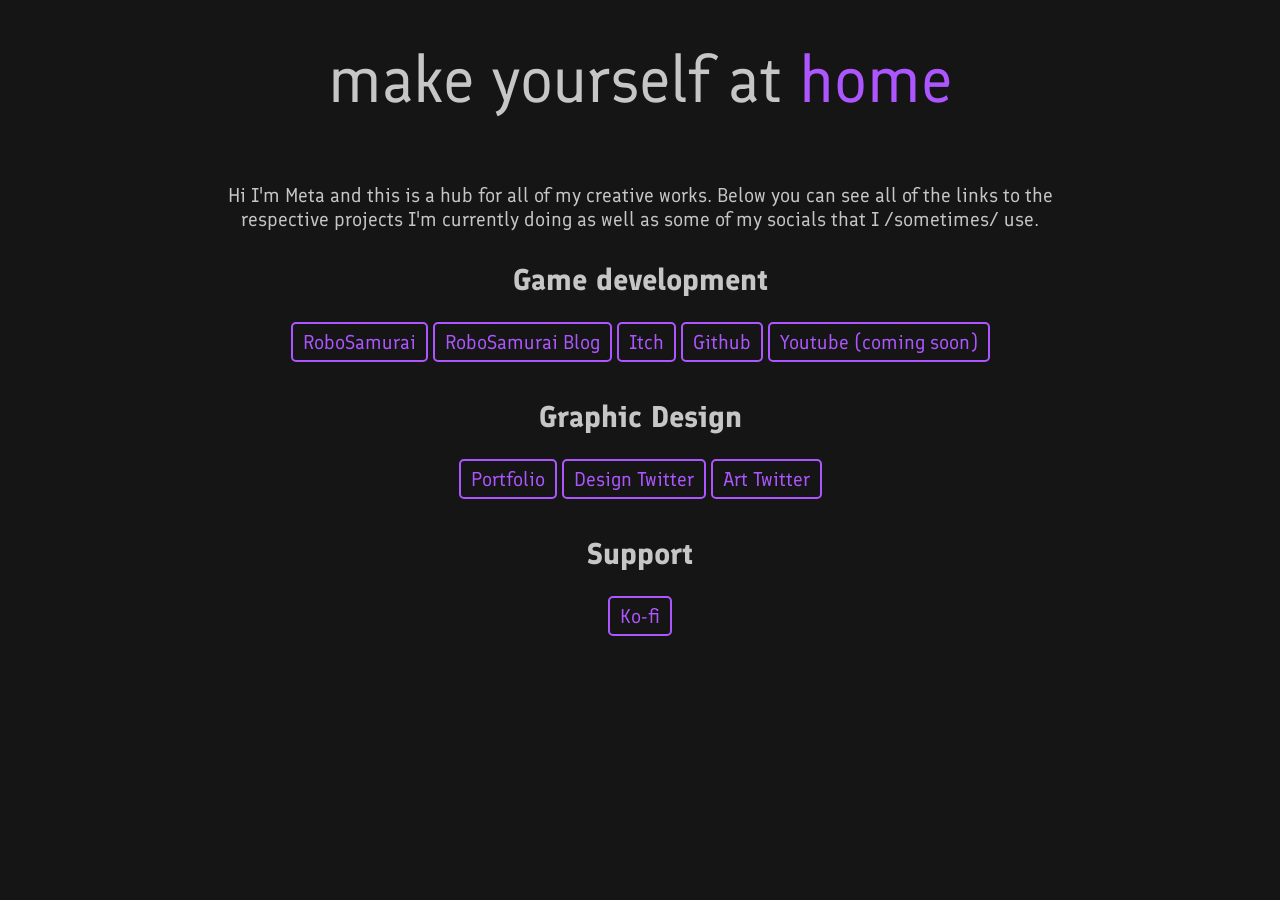
==== index.html @ 79e755e4 "hhttps lmfao" ====
<!DOCTYPE html>
<html lang="en">
  <head>
    <meta charset="utf-8">
    <title>meta.hub</title>
    <link rel="stylesheet" href="style.css">
    <link href="https://fonts.googleapis.com/css2?family=Finlandica:wght@500&family=Roboto+Condensed:ital@0;1&display=swap" rel="stylesheet">   <body>
    <header>make yourself at <span class="purple">home</span></header>
    <main>
      Hi I'm Meta and this is a hub for all of my creative works.
      Below you can see all of the links to the respective projects I'm currently doing as well as some of my socials that I /sometimes/ use.

      <br>
      <h2>Game development</h2>
      <br>
      <a class="neon-button" href="https://metapikachu.itch.io/robosamurai" target="blank">RoboSamurai</a>
      <a class="neon-button" href="https://metapika.github.io/robosamurai_blog/" target="blank">RoboSamurai Blog</a>
      <a class="neon-button" href="https://metapikachu.itch.io/" target="blank">Itch</a>
      <a class="neon-button" href="https://github.com/metapika" target="blank">Github</a>
      <span class="neon-button">Youtube (coming soon)</span>
      <br>
      <h2>Graphic Design</h2>
      <br>
      <a class="neon-button" href="https://metapika.github.io/portfolio/" target="blank">Portfolio</a>
      <a class="neon-button" href="https://twitter.com/_metadesign" target="blank">Design Twitter</a>
      <a class="neon-button" href="https://twitter.com/_metaart" target="blank">Art Twitter</a>
      
      <br>
      <h2>Support</h2>
      <br>
      <a class="neon-button" href="https://ko-fi.com/metasamurai" target="blank">Ko-fi</a>

      <!-- <br>
      <a class="big-neon-button" href="about.html">About me</a> -->

    </main>
  </body>
</html>
---- style.css ----
:root {
    --clr-bg: rgb(21, 21, 21);
    --clr-main: rgb(198, 198, 198);
    --clr-sec: rgb(173, 86, 255);
}

body {
    margin-top: 2em;
    margin-left: auto;
    margin-right: auto;
    display: grid;
    flex-direction: column;
    justify-content: center;
    align-items: center;
    text-align: center;
    background: var(--clr-bg);
    font-family: 'Finlandica', sans-serif;
    color: var(--clr-main);
    font-size: 20px;
    max-width: 70%;
}

header {
    font-size: 65px;
    margin-bottom: 1em;
}

h2 {
    margin: 1em 0em 0em;
}

.neon-button {
    color: var(--clr-sec);
    display: inline-block;
    cursor: pointer;
    text-decoration: none;
    border: var(--clr-sec) 0.1em solid;
    padding: 0.3em .5em;
    border-radius: 0.25em;
    margin: 0em 0em .3em;
}

.purple {
    color: var(--clr-sec);
}

@media (max-width: 1100px) {
    body {
        margin-top: 2em;
        margin-left: auto;
        margin-right: auto;
        display: grid;
        flex-direction: column;
        justify-content: center;
        align-items: center;
        text-align: center;
        background: var(--clr-bg);
        font-family: 'Finlandica', sans-serif;
        color: var(--clr-main);
        font-size: 50px;
        max-width: 90%;
    }

    header {
        font-size: 140px;
        margin-bottom: 0.5em;
    }
}
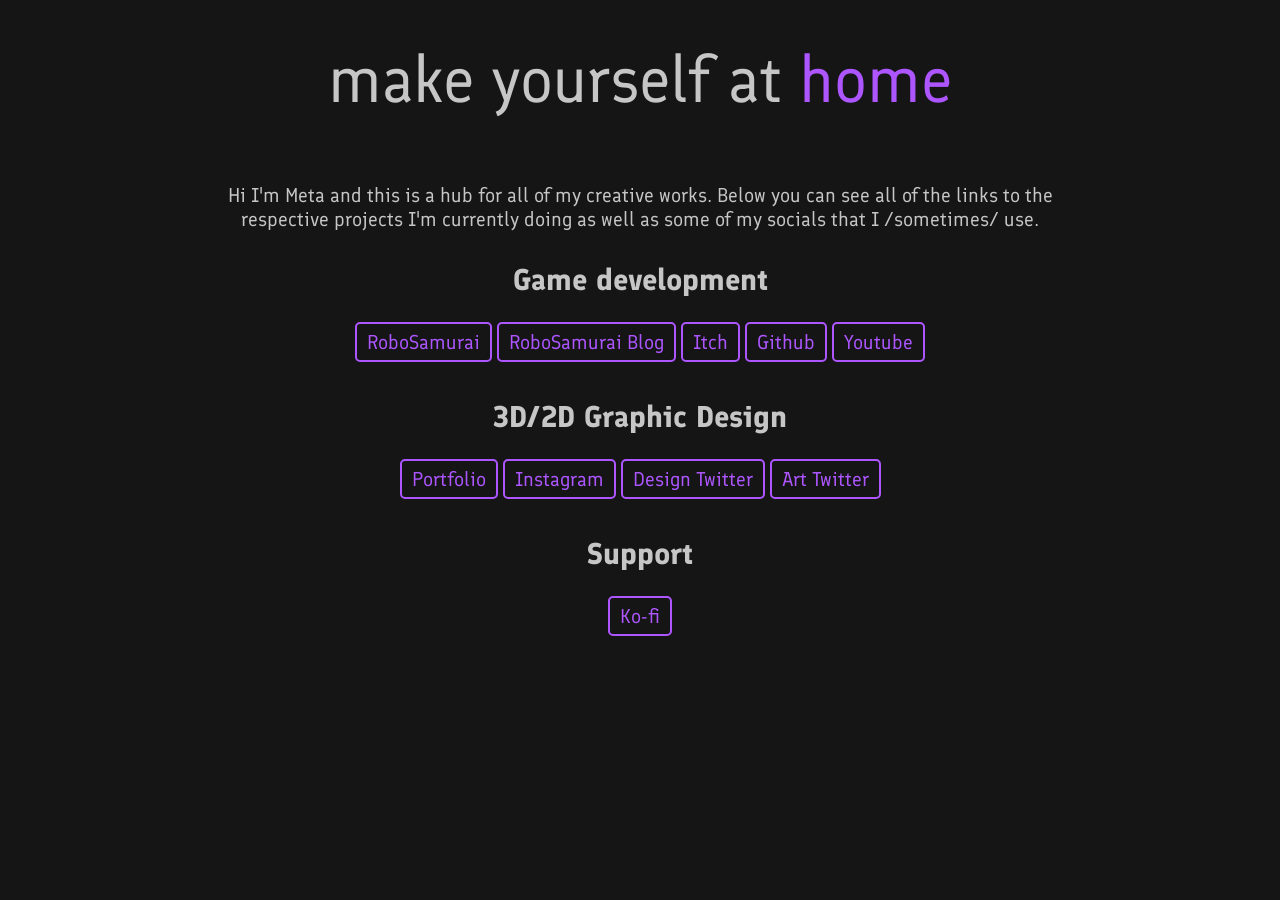
==== commit fdd73af0: "Nothing new, just saving." ====
--- a/index.html
+++ b/index.html
@@ -17,14 +17,15 @@
       <a class="neon-button" href="https://metapika.github.io/robosamurai_blog/" target="blank">RoboSamurai Blog</a>
       <a class="neon-button" href="https://metapikachu.itch.io/" target="blank">Itch</a>
       <a class="neon-button" href="https://github.com/metapika" target="blank">Github</a>
-      <span class="neon-button">Youtube (coming soon)</span>
+      <a class="neon-button" href="https://www.youtube.com/channel/UCtrjDiPXI3NwMsYac0_bUOQ" target="blank">Youtube</a>
       <br>
-      <h2>Graphic Design</h2>
+      <h2>3D/2D Graphic Design</h2>
       <br>
       <a class="neon-button" href="https://metapika.github.io/portfolio/" target="blank">Portfolio</a>
+      <a class="neon-button" href="https://www.instagram.com/_meta.design_/" target="blank">Instagram</a>
       <a class="neon-button" href="https://twitter.com/_metadesign" target="blank">Design Twitter</a>
       <a class="neon-button" href="https://twitter.com/_metaart" target="blank">Art Twitter</a>
-      
+
       <br>
       <h2>Support</h2>
       <br>
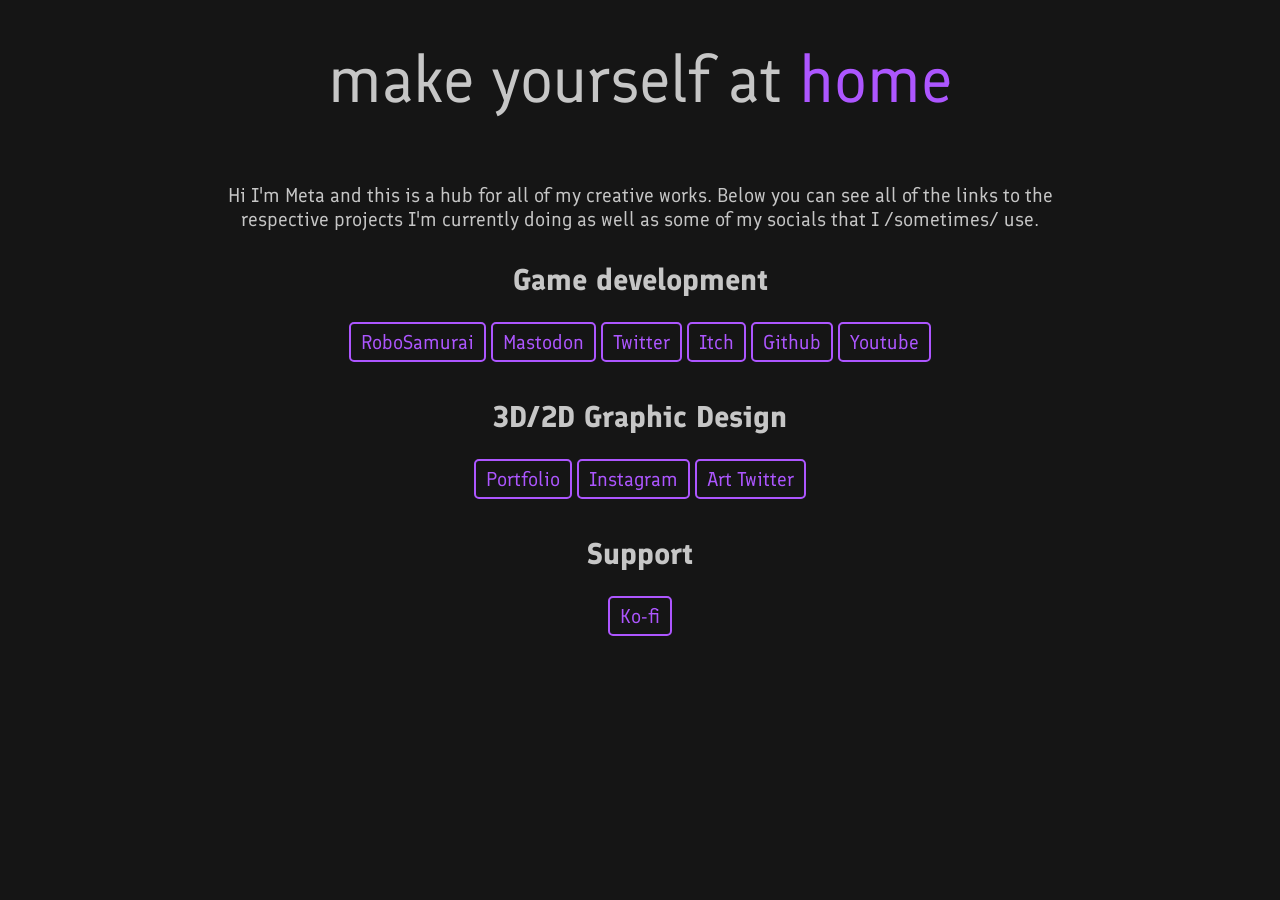
==== commit 5244b777: "New links" ====
--- a/index.html
+++ b/index.html
@@ -14,7 +14,8 @@
       <h2>Game development</h2>
       <br>
       <a class="neon-button" href="https://metapikachu.itch.io/robosamurai" target="blank">RoboSamurai</a>
-      <a class="neon-button" href="https://metapika.github.io/robosamurai_blog/" target="blank">RoboSamurai Blog</a>
+      <a class="neon-button" href="https://mastodon.gamedev.place/@meta" target="blank">Mastodon</a>
+      <a class="neon-button" href="https://twitter.com/_meta_dev_" target="blank">Twitter</a>
       <a class="neon-button" href="https://metapikachu.itch.io/" target="blank">Itch</a>
       <a class="neon-button" href="https://github.com/metapika" target="blank">Github</a>
       <a class="neon-button" href="https://www.youtube.com/channel/UCtrjDiPXI3NwMsYac0_bUOQ" target="blank">Youtube</a>
@@ -23,7 +24,6 @@
       <br>
       <a class="neon-button" href="https://metapika.github.io/portfolio/" target="blank">Portfolio</a>
       <a class="neon-button" href="https://www.instagram.com/_meta.design_/" target="blank">Instagram</a>
-      <a class="neon-button" href="https://twitter.com/_metadesign" target="blank">Design Twitter</a>
       <a class="neon-button" href="https://twitter.com/_metaart" target="blank">Art Twitter</a>
 
       <br>
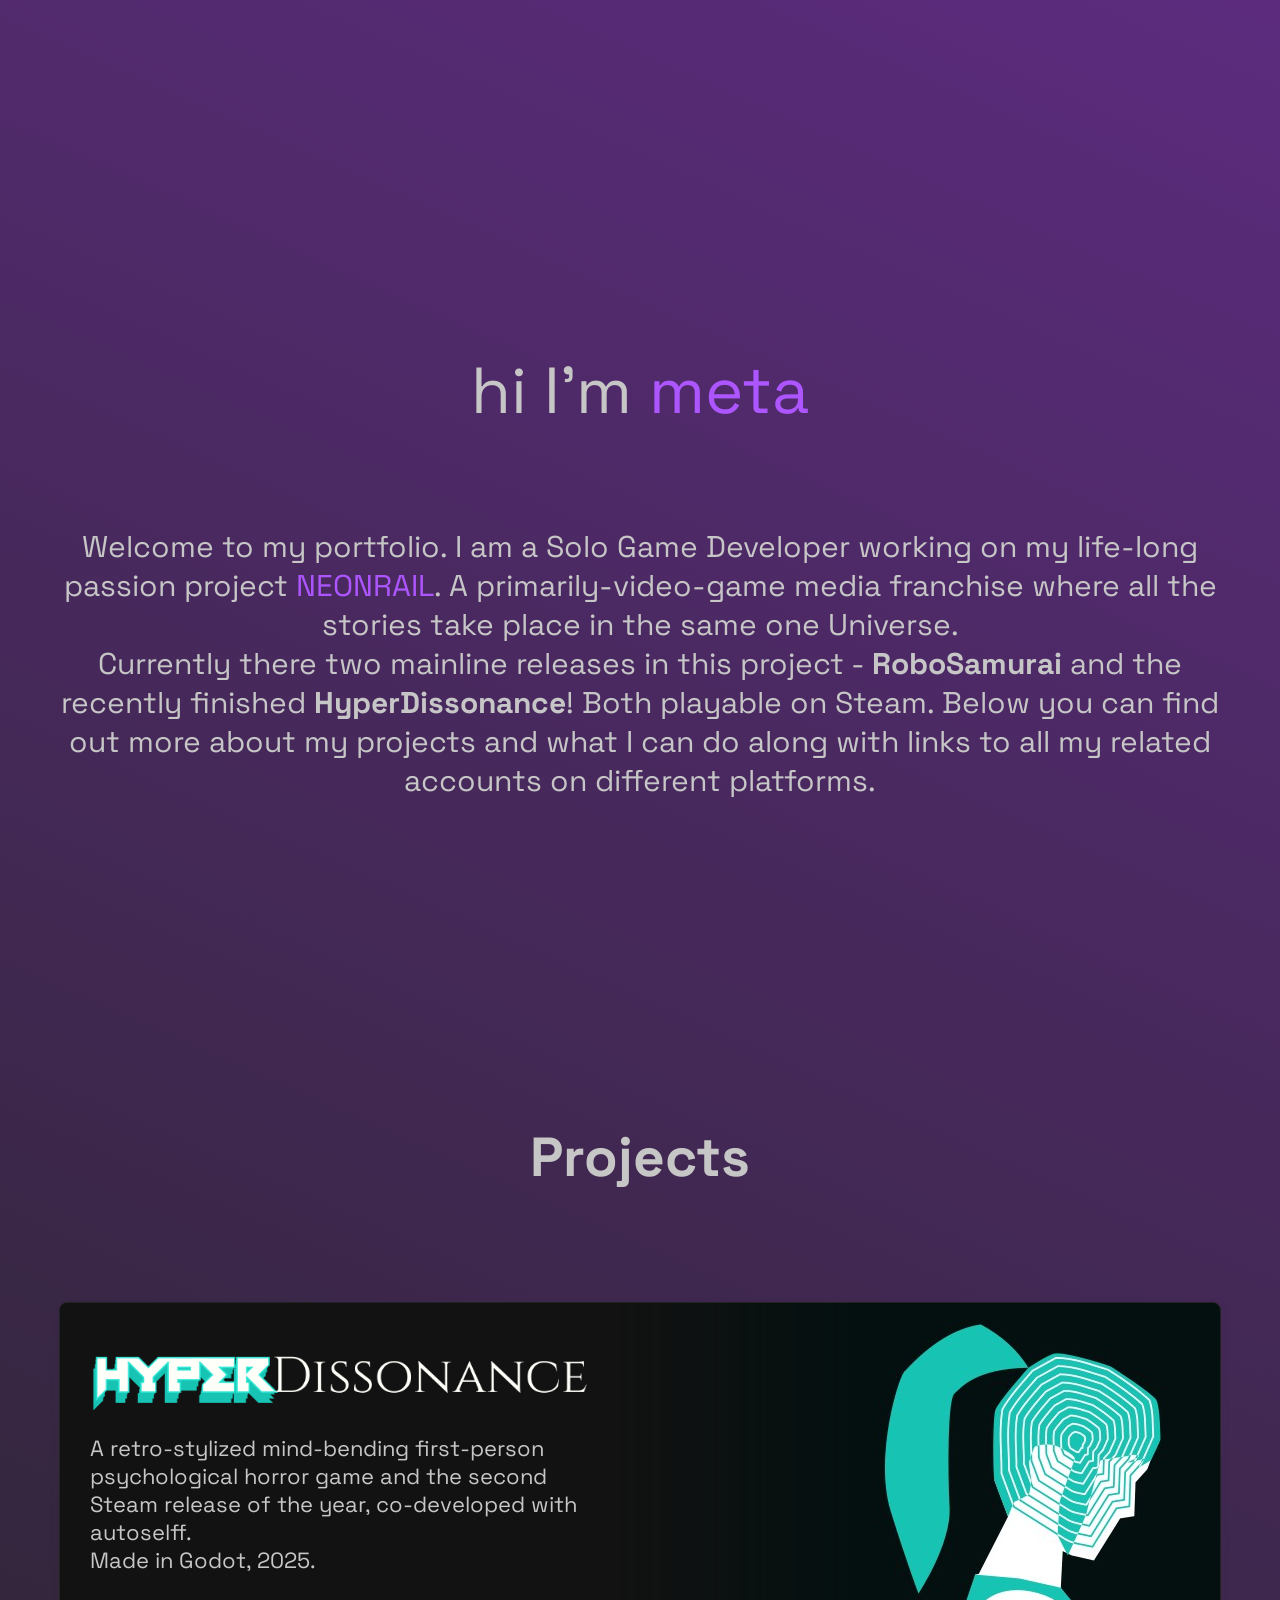
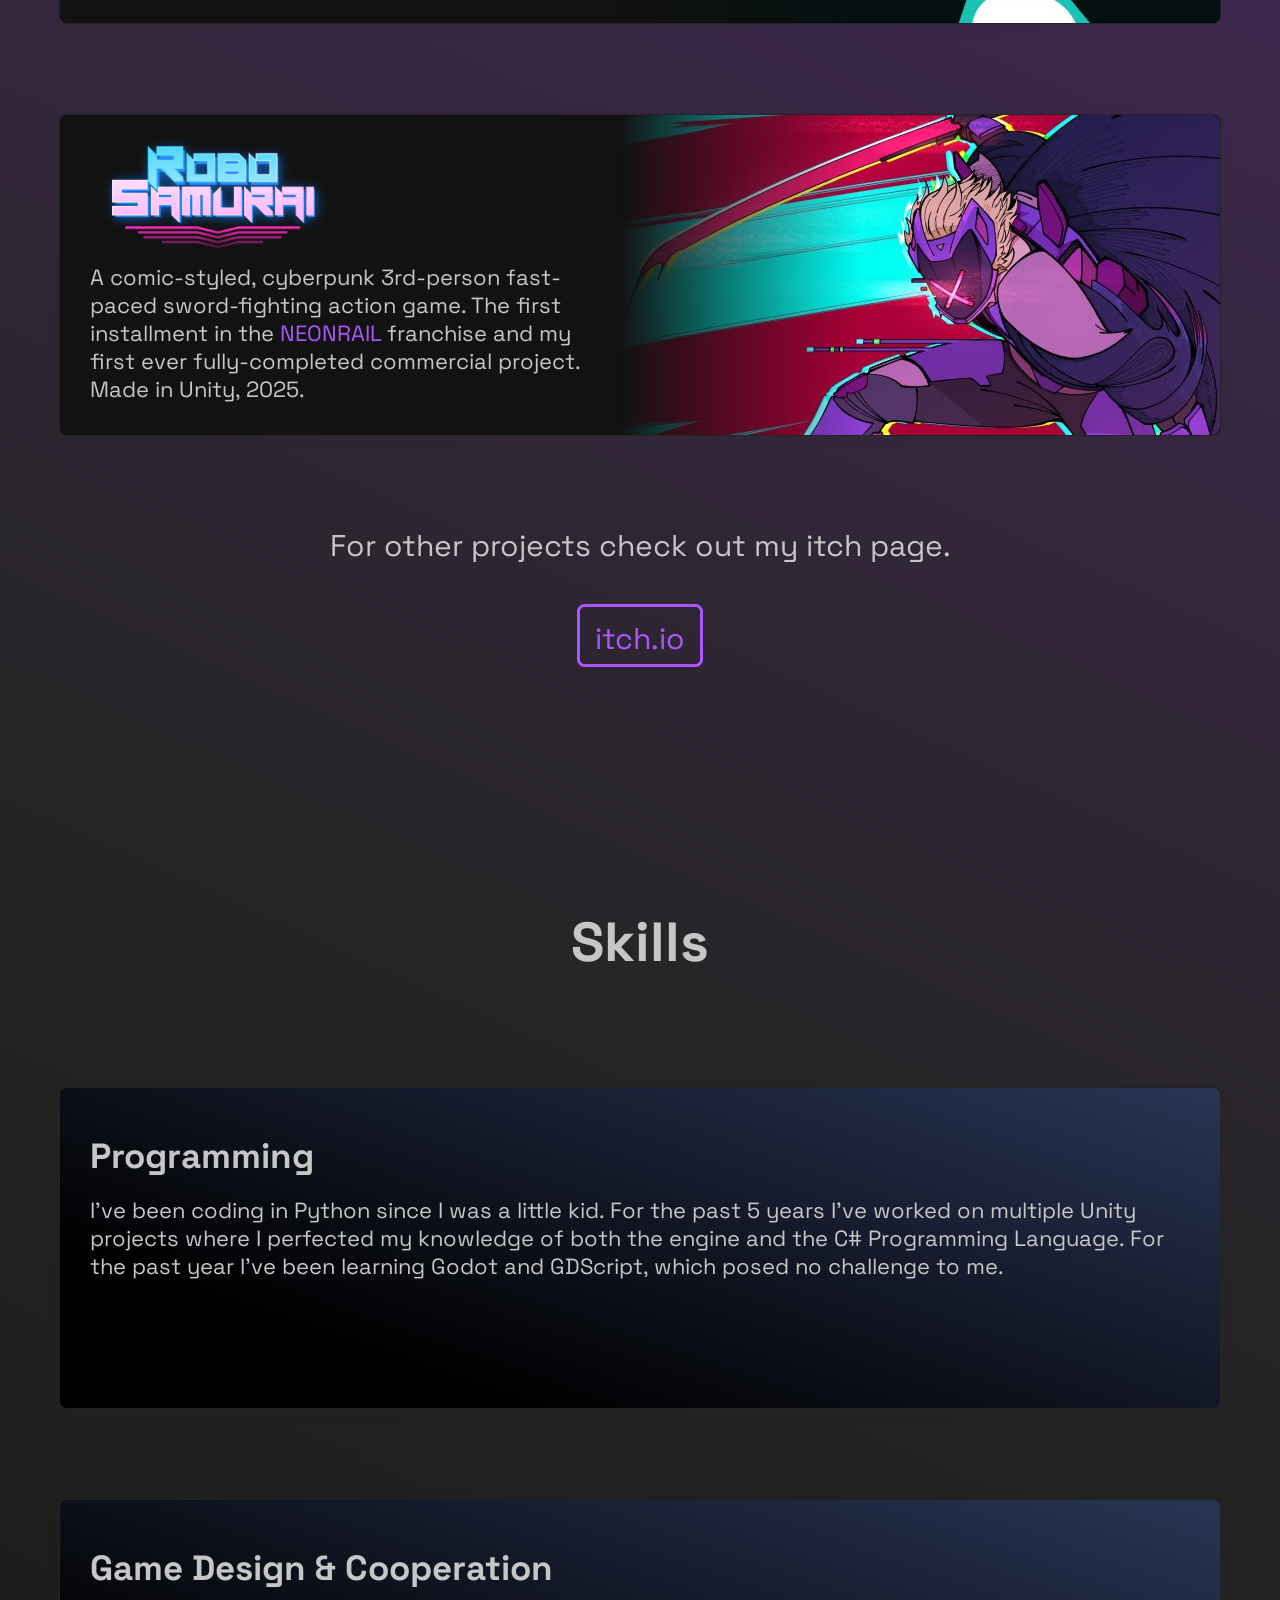
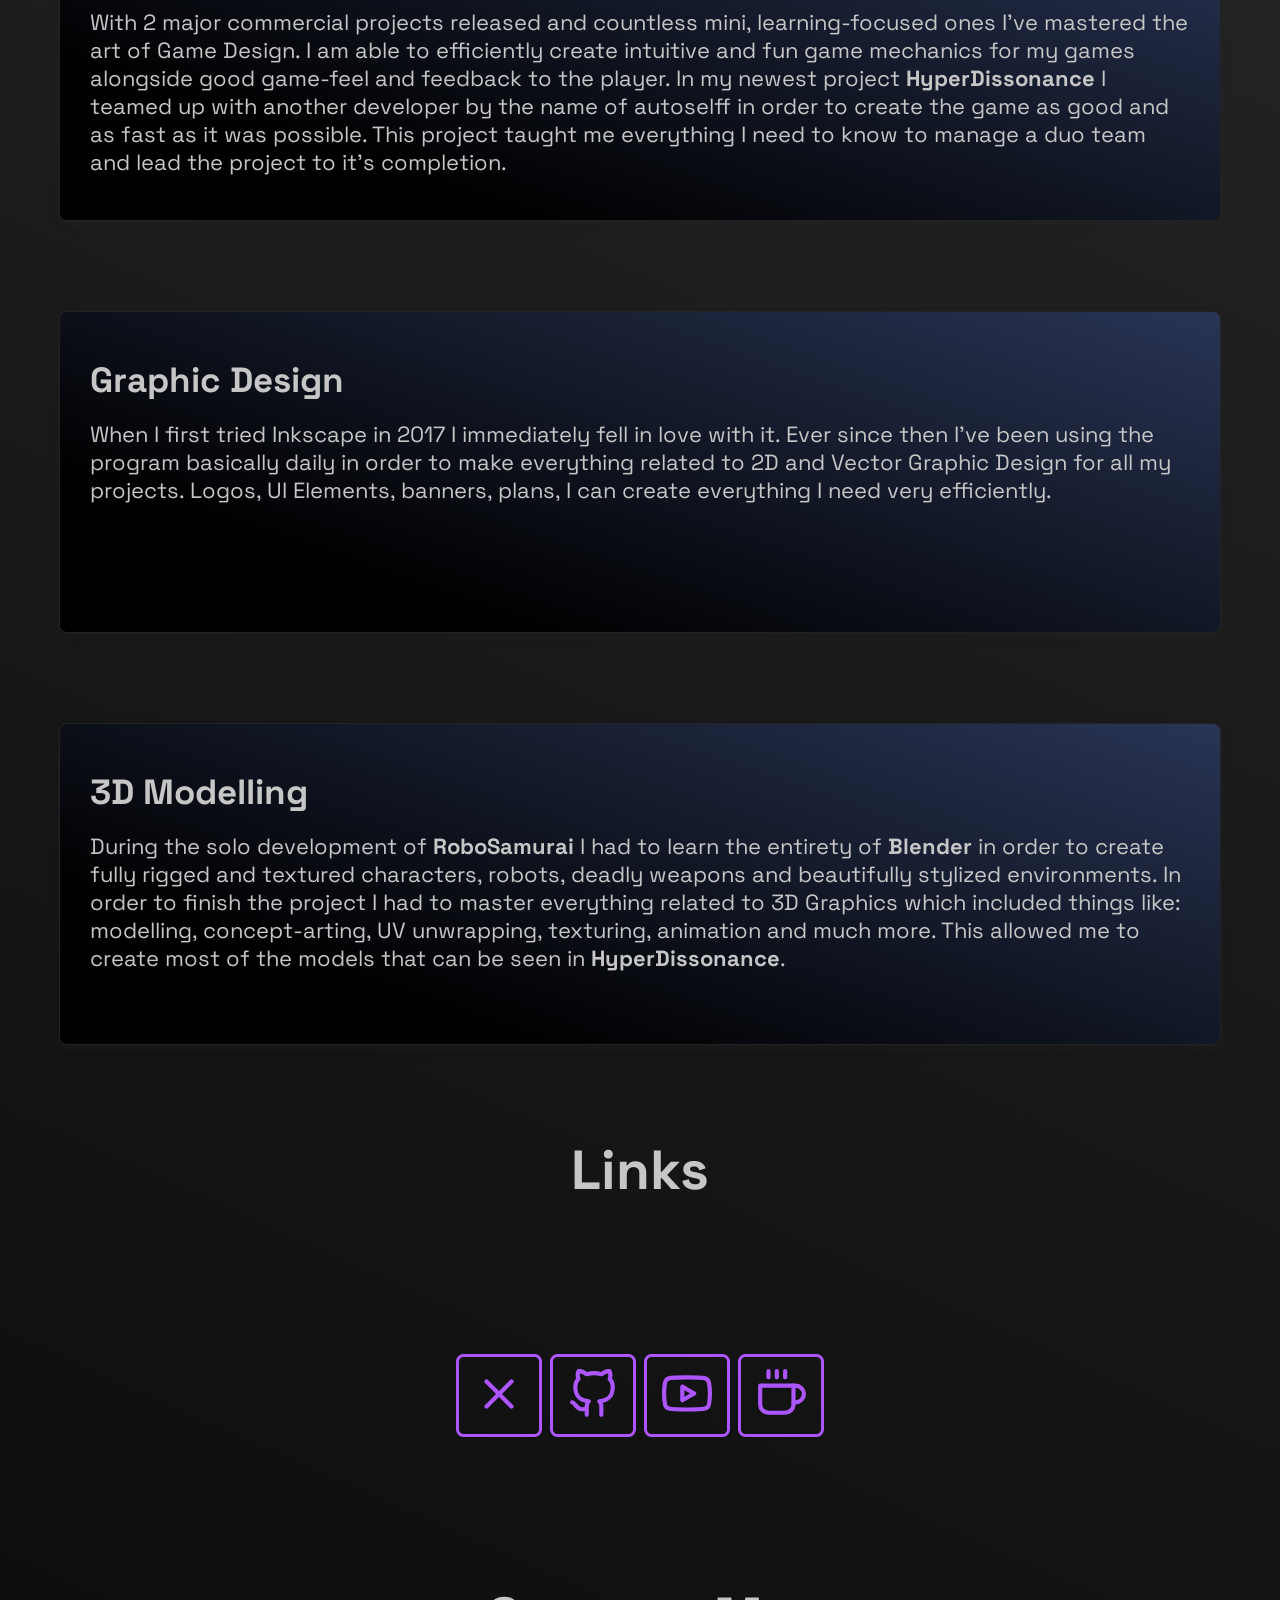
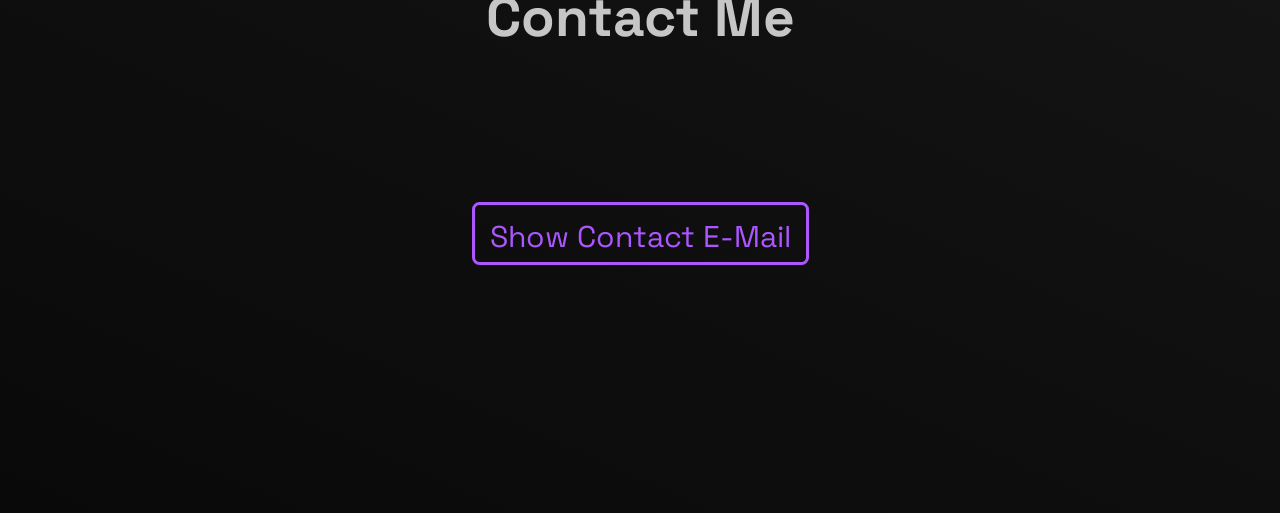
==== commit 8ed6d4c9: "Portfolio hub recode" ====
--- a/index.html
+++ b/index.html
@@ -2,38 +2,135 @@
 <html lang="en">
   <head>
     <meta charset="utf-8">
-    <title>meta.hub</title>
+    <title>meta.portfolio</title>
     <link rel="stylesheet" href="style.css">
-    <link href="https://fonts.googleapis.com/css2?family=Finlandica:wght@500&family=Roboto+Condensed:ital@0;1&display=swap" rel="stylesheet">   <body>
-    <header>make yourself at <span class="purple">home</span></header>
+    <link href="https://fonts.googleapis.com/css2?family=Space+Grotesk:wght@300..700&display=swap" rel="stylesheet">
+    <body>
+    <header>hi I'm <span class="purple">meta</span></header>
     <main>
-      Hi I'm Meta and this is a hub for all of my creative works.
-      Below you can see all of the links to the respective projects I'm currently doing as well as some of my socials that I /sometimes/ use.
+      <p>
+        Welcome to my portfolio. I am a Solo Game Developer working on my life-long passion project <span class="purple">NEONRAIL</span>. A primarily-video-game media franchise where all the stories take place in the same one Universe. 
+        <br>
+          Currently there two mainline releases in this project - <b>RoboSamurai</b> and the recently finished <b>HyperDissonance</b>! 
+          Both playable on Steam. 
+          Below you can find out more about my projects and what I can do along with links to all my related accounts on different platforms.
+      </p>
+      <br>
+      <br>
+      <br>
+      <h2>Projects</h2>
+      <a class="project" href="https://store.steampowered.com/app/3999150/HyperDissonance/" target="blank">
+        <div class="content">
+          <!-- <h4>HyperDissonance</h4> -->
+          <img src="assets/hd_logo.png" alt="HyperDissonance Logo" class="project-logo">
+          <div class="project_desc">
+            A retro-stylized mind-bending first-person psychological horror game and the second Steam release of the year, co-developed with autoselff.
+            <br>
+            Made in Godot, 2025.
+            <!-- <br>
+            <br> -->
+            <!-- <a class="neon-button" href="https://store.steampowered.com/app/3999150/HyperDissonance/" target="blank">Play HyperDissonance on Steam</a> -->
+          </div>
+        </div>
+        <img src="assets/hd_banner.jpg" alt="Description Image" class="project_banner">
+      </a>
+      <a class="project" href="https://store.steampowered.com/app/3197640/RoboSamurai/" target="blank">
+        <div class="content">
+          <!-- <h4>RoboSamurai</h4> -->
+          <img src="assets/rs_logo.png" alt="RoboSamurai Logo" class="rs-logo">
+          <div class="project_desc">
+            A comic-styled, cyberpunk 3rd-person fast-paced sword-fighting action game. The first installment in the <span class="purple">NEONRAIL</span> franchise and my first ever fully-completed commercial project.
+            <br>
+            Made in Unity, 2025.     
+          </div>
+        </div>
+        <img src="assets/rs_banner.jpg" alt="Description Image" class="project_banner">
+      </a>
+      <p>
+        For other projects check out my itch page.
+        <br>
+        <br>
+        <a class="neon-button" href="https://metapikachu.itch.io/" target="blank">itch.io</a>
+      </p>
+      <h2>Skills</h2>
+      <div class="skill-list">
+        <div class="skill">
+          <div class="content">
+            <h4>Programming</h4>
+            <div class="project_desc">
+              I've been coding in Python since I was a little kid. For the past 5 years I've worked on multiple Unity projects where I perfected my knowledge of both the engine and the C# Programming Language. For the past year I've been learning Godot and GDScript, which posed no challenge to me.
+            </div>
+          </div>
+        </div>
+        <div class="skill">
+          <div class="content">
+            <h4>Game Design & Cooperation</h4>
+            <div class="project_desc">
+              With 2 major commercial projects released and countless mini, learning-focused ones I've mastered the art of Game Design. I am able to efficiently create intuitive and fun game mechanics for my games alongside good game-feel and feedback to the player. In my newest project <b>HyperDissonance</b> I teamed up with another developer by the name of autoselff in order to create the game as good and as fast as it was possible. This project taught me everything I need to know to manage a duo team and lead the project to it's completion.
+            </div>
+          </div>
+        </div>
+        <div class="skill">
+          <div class="content">
+            <h4>Graphic Design</h4>
+            <div class="project_desc">
+              When I first tried Inkscape in 2017 I immediately fell in love with it. Ever since then I've been using the program basically daily in order to make everything related to 2D and Vector Graphic Design for all my projects. Logos, UI Elements, banners, plans, I can create everything I need very efficiently.
+            </div>
+          </div>
+        </div>
+        <div class="skill">
+          <div class="content">
+            <h4>3D Modelling</h4>
+            <div class="project_desc">
+              During the solo development of <b>RoboSamurai</b> I had to learn the entirety of <b>Blender</b> in order to create fully rigged and textured characters, robots, deadly weapons and beautifully stylized environments. In order to finish the project I had to master everything related to 3D Graphics which included things like: modelling, concept-arting, UV unwrapping, texturing, animation and much more. This allowed me to create most of the models that can be seen in <b>HyperDissonance</b>.            </div>
+          </div>
+        </div>
+      </div>
+      <h2>Links</h2>
+      <br>
 
-      <br>
-      <h2>Game development</h2>
-      <br>
-      <a class="neon-button" href="https://metapikachu.itch.io/robosamurai" target="blank">RoboSamurai</a>
-      <a class="neon-button" href="https://mastodon.gamedev.place/@meta" target="blank">Mastodon</a>
-      <a class="neon-button" href="https://twitter.com/_meta_dev_" target="blank">Twitter</a>
-      <a class="neon-button" href="https://metapikachu.itch.io/" target="blank">Itch</a>
-      <a class="neon-button" href="https://github.com/metapika" target="blank">Github</a>
-      <a class="neon-button" href="https://www.youtube.com/channel/UCtrjDiPXI3NwMsYac0_bUOQ" target="blank">Youtube</a>
-      <br>
-      <h2>3D/2D Graphic Design</h2>
-      <br>
-      <a class="neon-button" href="https://metapika.github.io/portfolio/" target="blank">Portfolio</a>
-      <a class="neon-button" href="https://www.instagram.com/_meta.design_/" target="blank">Instagram</a>
-      <a class="neon-button" href="https://twitter.com/_metaart" target="blank">Art Twitter</a>
 
-      <br>
-      <h2>Support</h2>
-      <br>
-      <a class="neon-button" href="https://ko-fi.com/metasamurai" target="blank">Ko-fi</a>
-
-      <!-- <br>
-      <a class="big-neon-button" href="about.html">About me</a> -->
+      <a class="neon-button" href="https://twitter.com/_meta_dev_" target="blank"><img class="neon-icon" src="assets/x.svg"></a>
+      <a class="neon-button" href="https://github.com/metapika" target="blank"><img class="neon-icon" src="assets/github.svg"></a>
+      <a class="neon-button" href="https://www.youtube.com/channel/UCtrjDiPXI3NwMsYac0_bUOQ" target="blank"><img class="neon-icon" src="assets/youtube.svg"></a>
+      <a class="neon-button" href="https://ko-fi.com/metasamurai" target="blank"><img class="neon-icon" src="assets/coffee.svg"></a>
+      <h2>Contact Me</h2>
+      <p>
+      <div id="container">
+        <a class="neon-button" id="revealBtn" aria-live="polite">Show Contact E-Mail</a>
+        <br>
+        <a id="emailLink" href="#" rel="noopener noreferrer"></a>
+      </div>
+      </p>
 
     </main>
+
+  <script>
+    (function () {
+      var revealBtn = document.getElementById('revealBtn');
+      var emailLink = document.getElementById('emailLink');
+
+      // Replace with your address pieces (keeps raw email out of initial HTML)
+      var user = 'metashighwaytohell';
+      var domain = 'gmail.com';
+      // var subject = 'Hello';
+
+      // After 3 seconds, show the button (bots crawling static HTML won't see the revealed link)
+      setTimeout(function () {
+        revealBtn.style.display = '';
+      }, 3000);
+
+      // When clicked, create the mailto href and show the link (or open mail client)
+      revealBtn.addEventListener('click', function () {
+        var mailto = 'mailto:' + user + '@' + domain;
+        // Option A: reveal a clickable link
+        emailLink.href = mailto;
+        emailLink.textContent = 'Press to E-Mail';
+        emailLink.className = 'neon-button'; // apply your neon style
+        emailLink.style.display = 'inline-block';
+        // revealBtn.style.display = 'none';
+      });
+    })();
+  </script>
   </body>
 </html>
--- a/style.css
+++ b/style.css
@@ -1,11 +1,15 @@
 :root {
-    --clr-bg: rgb(21, 21, 21);
+    --clr-bg: rgba(9, 9, 9, 1);
     --clr-main: rgb(198, 198, 198);
     --clr-sec: rgb(173, 86, 255);
 }
 
+p {
+    margin-bottom: 5em;
+}
+
 body {
-    margin-top: 2em;
+    margin-top: 10em;
     margin-left: auto;
     margin-right: auto;
     display: grid;
@@ -13,20 +17,113 @@
     justify-content: center;
     align-items: center;
     text-align: center;
-    background: var(--clr-bg);
-    font-family: 'Finlandica', sans-serif;
+    background-color: var(--clr-bg);
+    background-image: linear-gradient(24deg, rgba(9, 9, 9, 1) 0%, rgba(37, 37, 37, 1) 50%, rgba(92, 43, 126, 1) 100%);
+    font-family: "Space Grotesk", sans-serif;
+    font-optical-sizing: auto;
+    font-weight: 400;
+    font-style: normal;
     color: var(--clr-main);
-    font-size: 20px;
+    font-size: 30px;
     max-width: 70%;
+}
+
+.project {
+    display: flex;
+    /* max-width: 80%; */
+    text-align: left;
+    color: var(--clr-main);
+    text-decoration: none;
+    height: 320px;
+    background-color: #121212;
+    /* background-color: rgba(0, 0, 0, 1);
+    background-image: linear-gradient(90deg, rgba(0, 0, 0, 1) 22%, rgba(41, 53, 86, 1) 100%); */
+    border: 1px solid #232323;
+    border-radius: 8px;
+    box-shadow: 0 4px 8px rgba(54, 54, 54, 0.1);
+    margin-bottom: 3em;
+}
+
+.content {
+    padding-left: 30px;
+    padding-right: 30px;
+    flex-grow: 1;
+    font-size: 25;
+    
+    display:flex;
+    flex-direction: column;
+    text-align: left;
+    align-items: left;
+}
+
+.project_desc {
+    font-size: 22px;
+}
+
+.project_banner {
+    width: 600px; /* Adjust the size as needed */
+    height: auto; /* Maintain aspect ratio */
+    border-radius: 8px;
+    mask-image: linear-gradient(to left, rgba(255, 255, 255, 1) 0%, rgba(255, 255, 255, 1) 60%, rgba(255, 255, 255, 0) 100%); 
+    -webkit-mask-image: linear-gradient(to left, rgba(255, 255, 255, 1) 0%, rgba(255, 255, 255, 1) 60%, rgba(255, 255, 255, 0) 100%);
+}
+
+.project-logo {
+    /* width: 150%; */
+    max-width: 500px; /* Limit max width for visual consistency */
+    margin-top: -2em;
+    margin-bottom: -3em;
+}
+
+.rs-logo {
+    align-content: center;
+    /* width: 150%; */
+    max-width: 250px; /* Limit max width for visual consistency */
+    margin-top: 0.25em;
+    /* margin-bottom: -1em; */
+}
+
+h4 {
+    font-size: 35px;
+    align-self: left;
+    margin-bottom: 0.5em;
+}
+
+.skill {
+    /* display: flex; */
+    align-self: center;
+    text-align: left;
+    color: var(--clr-main);
+    text-decoration: none;
+    height: 320px;
+    /* background-color: #121212; */
+    background-color: rgba(0, 0, 0, 1);
+    background-image: linear-gradient(19deg, rgba(0, 0, 0, 1) 22%, rgba(41, 53, 86, 1) 100%);
+    border: 1px solid #232323;
+    border-radius: 8px;
+    box-shadow: 0 4px 8px rgba(54, 54, 54, 0.1);
+    margin-bottom: 3em;
+}
+
+.skill-list {
+    gap: 20px;
+    /* grid-template-columns: repeat(3, 1fr); */
 }
 
 header {
     font-size: 65px;
     margin-bottom: 1em;
+    margin-top: 0.75em;
 }
 
 h2 {
     margin: 1em 0em 0em;
+    font-size: 55px;
+    margin-bottom: 2em;
+}
+
+.neon-icon {
+    width: 50px;
 }
 
 .neon-button {
@@ -35,9 +132,10 @@
     cursor: pointer;
     text-decoration: none;
     border: var(--clr-sec) 0.1em solid;
-    padding: 0.3em .5em;
+    padding: 0.4em .5em 0.2em 0.5em;
     border-radius: 0.25em;
     margin: 0em 0em .3em;
+    margin-bottom: 3em;
 }
 
 .purple {
@@ -45,24 +143,73 @@
 }
 
 @media (max-width: 1100px) {
-    body {
-        margin-top: 2em;
-        margin-left: auto;
-        margin-right: auto;
-        display: grid;
-        flex-direction: column;
-        justify-content: center;
-        align-items: center;
-        text-align: center;
-        background: var(--clr-bg);
-        font-family: 'Finlandica', sans-serif;
-        color: var(--clr-main);
-        font-size: 50px;
-        max-width: 90%;
-    }
-
-    header {
-        font-size: 140px;
-        margin-bottom: 0.5em;
-    }
+  :root {
+    --page-max-width: 92%;
+  }
+
+  body {
+    max-width: var(--page-max-width);
+    margin-top: 2.5rem;
+    font-size: 16px; /* base font for mobile */
+    padding: 0 1rem;
+    display: block; /* easier flow on narrow screens */
+  }
+
+  header {
+    /* font-size: 80px; */
+    /* margin-bottom: 0.5rem; */
+    margin-top: 4em;
+    /* text-align: center; */
+  }
+
+  p { font-size: 25px; margin-bottom: 10em; }
+
+  .project,
+  .skill {
+    display: block;
+    height: auto;
+    padding: 1rem;
+    margin-bottom: 1.5rem;
+    border-radius: 10px;
+  }
+  
+  .content {
+    padding: 0;
+    flex-grow: 0;
+    display: block;
+  }
+
+  .neon-button {
+    font-size: 25px;
+  }
+
+  h4 {
+    font-size: 50px;
+    margin-bottom: 1.25em;
+    margin-top: 0.75em;
+  }
+
+  .project_desc {
+    font-size: 25px;
+    margin-bottom: 0.75rem;
+  }
+
+  .project_banner,
+  .project-logo,
+  .rs-logo {
+    width: 100%;
+    max-width: 100%;
+    height: auto;
+    margin: 0 0 0.75rem 0;
+    mask-image: none;
+    -webkit-mask-image: none;
+  }
+
+  .skill-list { gap: 12px; }
+
+  /* Optional: reduce heavy shadows/borders on mobile */
+  .project, .skill {
+    box-shadow: 0 2px 6px rgba(0,0,0,0.15);
+    border: 1px solid #1b1b1b;
+  }
 }
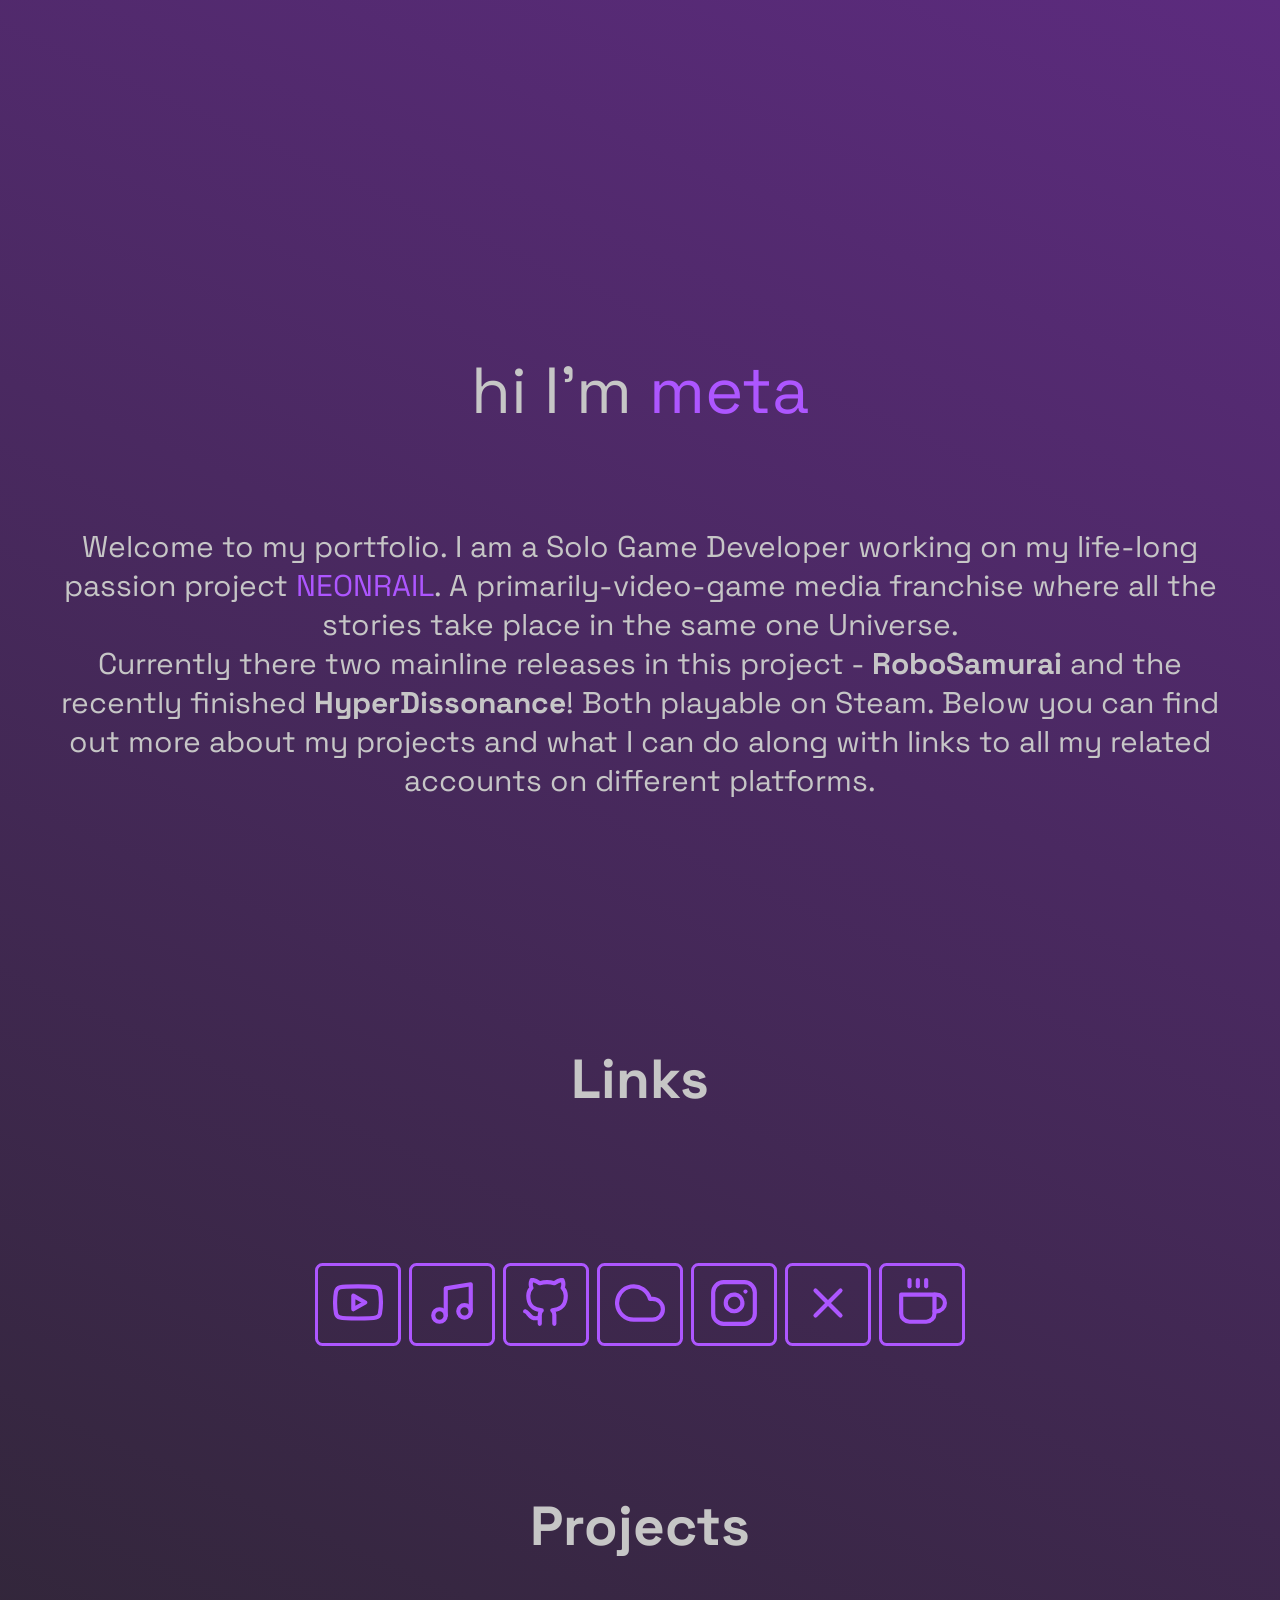
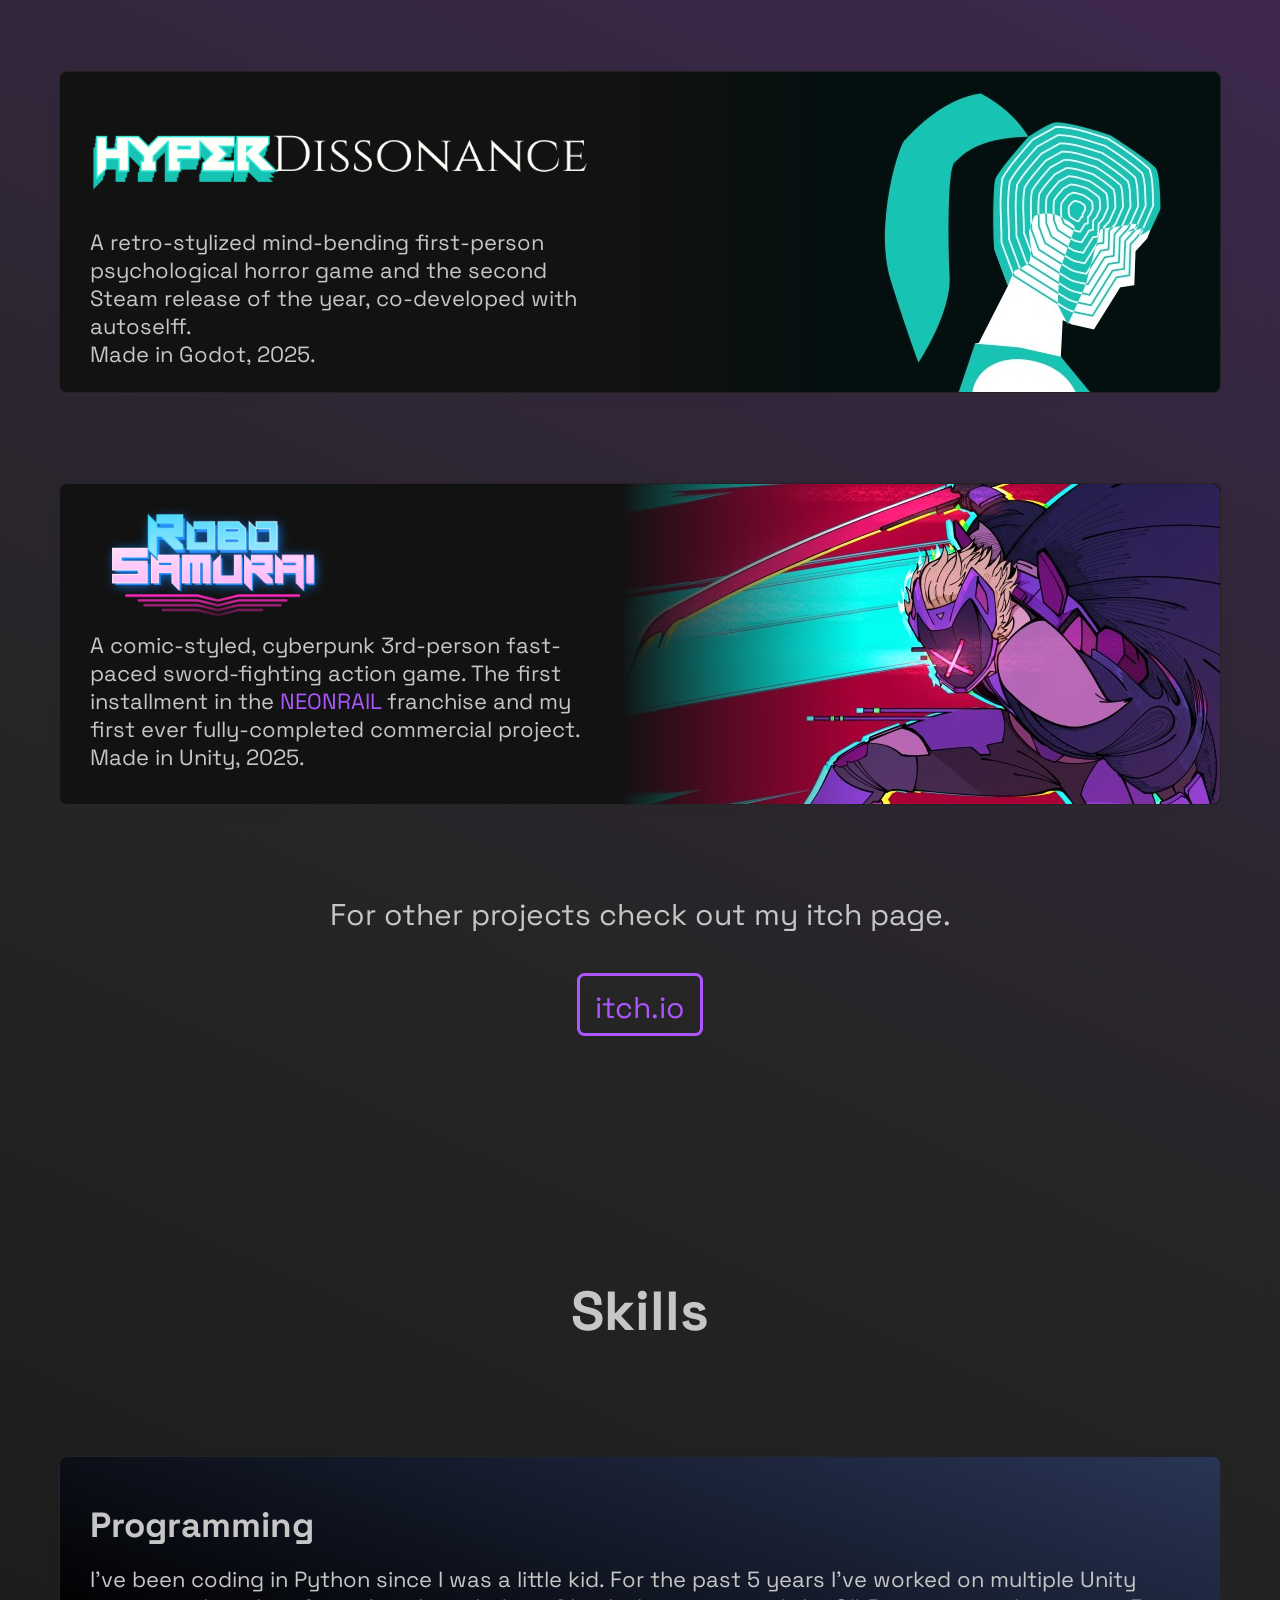
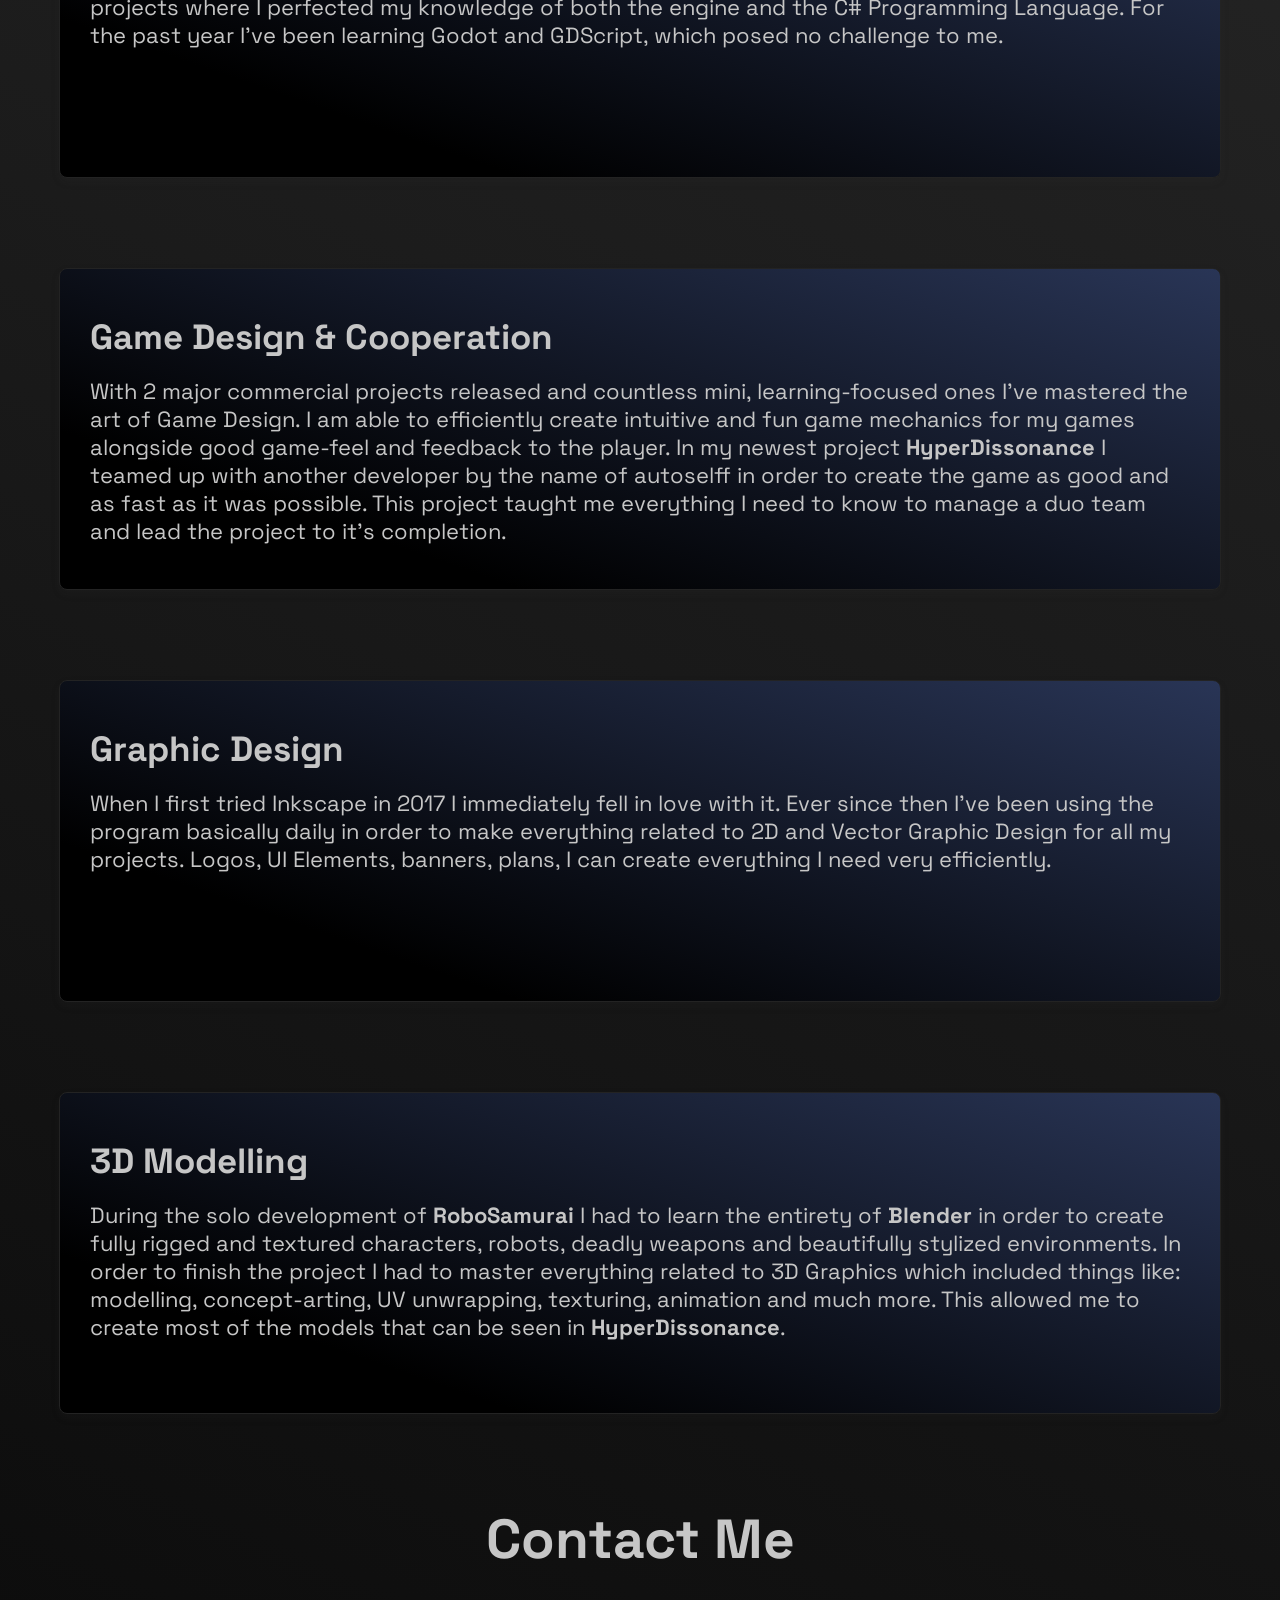
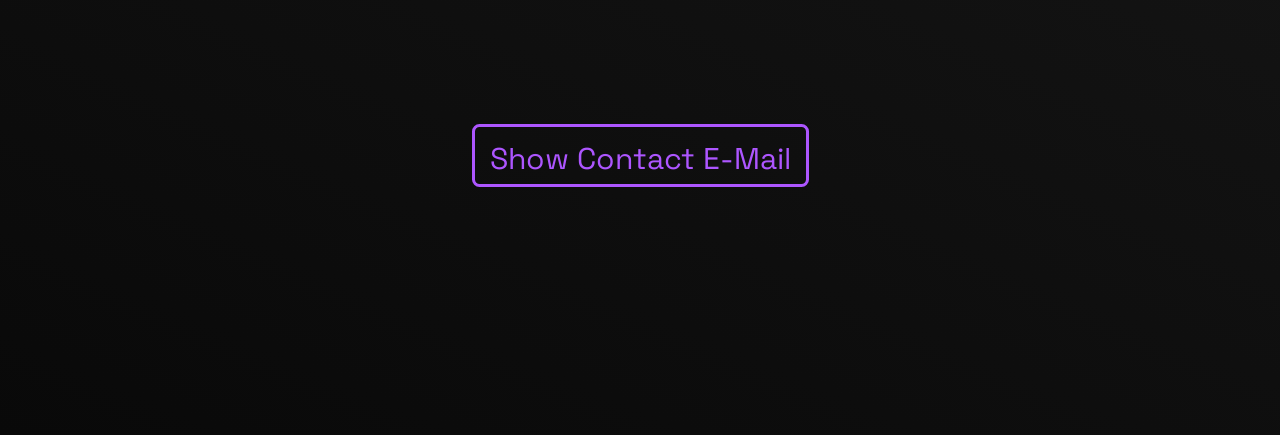
==== commit c6037cbe: "Added more links" ====
--- a/index.html
+++ b/index.html
@@ -9,15 +9,22 @@
     <header>hi I'm <span class="purple">meta</span></header>
     <main>
       <p>
-        Welcome to my portfolio. I am a Solo Game Developer working on my life-long passion project <span class="purple">NEONRAIL</span>. A primarily-video-game media franchise where all the stories take place in the same one Universe. 
+        Welcome to my portfolio. I am a Solo Game Developer working on my life-long passion project <span class="purple">NEONRAIL</span>. A primarily-video-game media franchise where all the stories take place in the same one Universe.
         <br>
-          Currently there two mainline releases in this project - <b>RoboSamurai</b> and the recently finished <b>HyperDissonance</b>! 
-          Both playable on Steam. 
+          Currently there two mainline releases in this project - <b>RoboSamurai</b> and the recently finished <b>HyperDissonance</b>!
+          Both playable on Steam.
           Below you can find out more about my projects and what I can do along with links to all my related accounts on different platforms.
       </p>
       <br>
+      <h2>Links</h2>
       <br>
-      <br>
+      <a class="neon-button" href="https://www.youtube.com/@meta_pika" target="blank"><img class="neon-icon" src="assets/youtube.svg"></a>
+      <a class="neon-button" href="https://www.tiktok.com/@meta_pika" target="blank"><img class="neon-icon" src="assets/tiktok.svg"></a>
+      <a class="neon-button" href="https://github.com/metapika" target="blank"><img class="neon-icon" src="assets/github.svg"></a>
+      <a class="neon-button" href="https://bsky.app/profile/metapika.bsky.social" target="blank"><img class="neon-icon" src="assets/bsky.svg"></a>
+      <a class="neon-button" href="https://www.instagram.com/_meta_dev_/" target="blank"><img class="neon-icon" src="assets/ig.svg"></a>
+      <a class="neon-button" href="https://twitter.com/_meta_dev_" target="blank"><img class="neon-icon" src="assets/x.svg"></a>
+      <a class="neon-button" href="https://ko-fi.com/metasamurai" target="blank"><img class="neon-icon" src="assets/coffee.svg"></a>
       <h2>Projects</h2>
       <a class="project" href="https://store.steampowered.com/app/3999150/HyperDissonance/" target="blank">
         <div class="content">
@@ -41,7 +48,7 @@
           <div class="project_desc">
             A comic-styled, cyberpunk 3rd-person fast-paced sword-fighting action game. The first installment in the <span class="purple">NEONRAIL</span> franchise and my first ever fully-completed commercial project.
             <br>
-            Made in Unity, 2025.     
+            Made in Unity, 2025.
           </div>
         </div>
         <img src="assets/rs_banner.jpg" alt="Description Image" class="project_banner">
@@ -86,14 +93,7 @@
           </div>
         </div>
       </div>
-      <h2>Links</h2>
-      <br>
 
-
-      <a class="neon-button" href="https://twitter.com/_meta_dev_" target="blank"><img class="neon-icon" src="assets/x.svg"></a>
-      <a class="neon-button" href="https://github.com/metapika" target="blank"><img class="neon-icon" src="assets/github.svg"></a>
-      <a class="neon-button" href="https://www.youtube.com/channel/UCtrjDiPXI3NwMsYac0_bUOQ" target="blank"><img class="neon-icon" src="assets/youtube.svg"></a>
-      <a class="neon-button" href="https://ko-fi.com/metasamurai" target="blank"><img class="neon-icon" src="assets/coffee.svg"></a>
       <h2>Contact Me</h2>
       <p>
       <div id="container">
--- a/style.css
+++ b/style.css
@@ -48,7 +48,7 @@
     padding-left: 30px;
     padding-right: 30px;
     flex-grow: 1;
-    font-size: 25;
+    font-size: 25px;
     
     display:flex;
     flex-direction: column;
@@ -150,7 +150,7 @@
   body {
     max-width: var(--page-max-width);
     margin-top: 2.5rem;
-    font-size: 16px; /* base font for mobile */
+    font-size: 50px; /* base font for mobile */
     padding: 0 1rem;
     display: block; /* easier flow on narrow screens */
   }
@@ -162,7 +162,7 @@
     /* text-align: center; */
   }
 
-  p { font-size: 25px; margin-bottom: 10em; }
+  p { font-size: 55px; margin-bottom: 10em; }
 
   .project,
   .skill {
@@ -174,24 +174,33 @@
   }
   
   .content {
-    padding: 0;
+    padding: 20px;
     flex-grow: 0;
     display: block;
   }
 
   .neon-button {
-    font-size: 25px;
+    font-size: 60px;
   }
 
   h4 {
-    font-size: 50px;
+    font-size: 70px;
     margin-bottom: 1.25em;
     margin-top: 0.75em;
   }
 
+  h2 {
+    font-size: 80px;
+  }
+
   .project_desc {
-    font-size: 25px;
+    font-size: 50px;
     margin-bottom: 0.75rem;
+    margin-top: -1em;
+  }
+
+  .neon-icon {
+      width: 80px;
   }
 
   .project_banner,
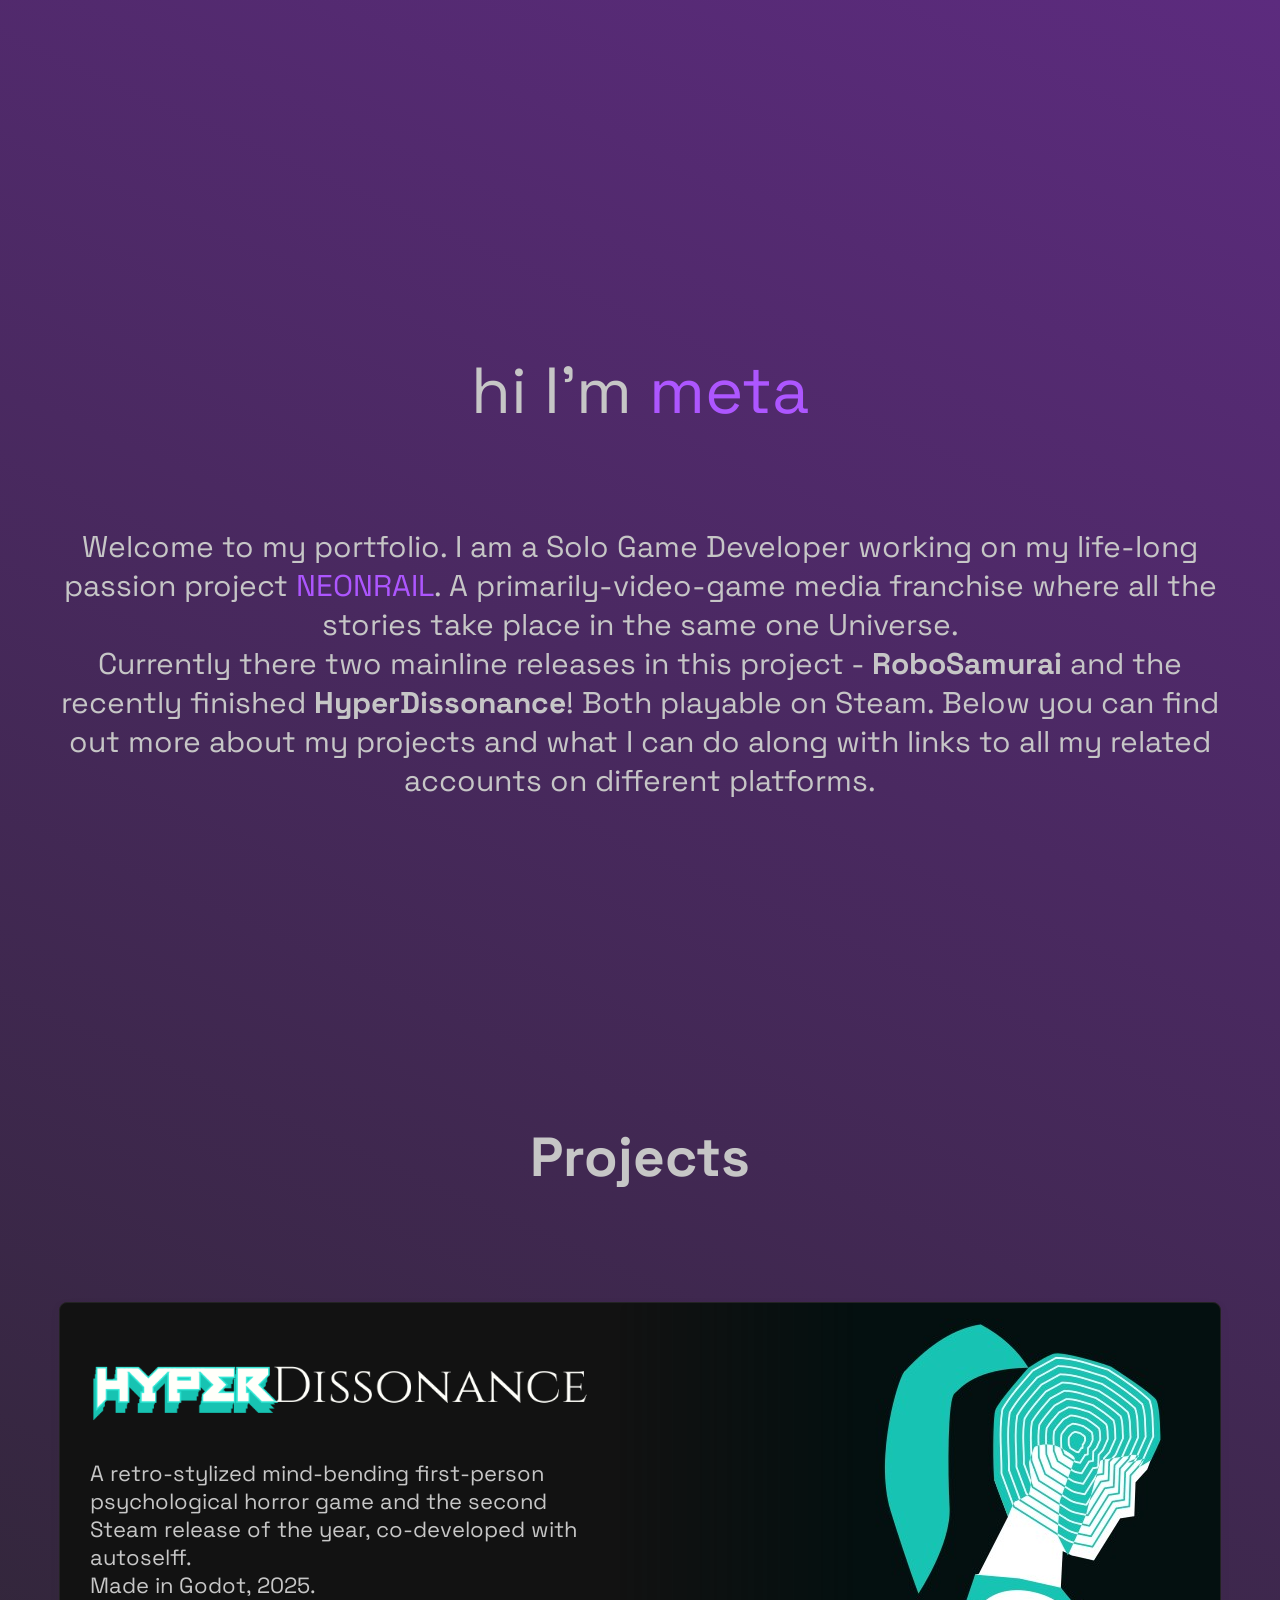
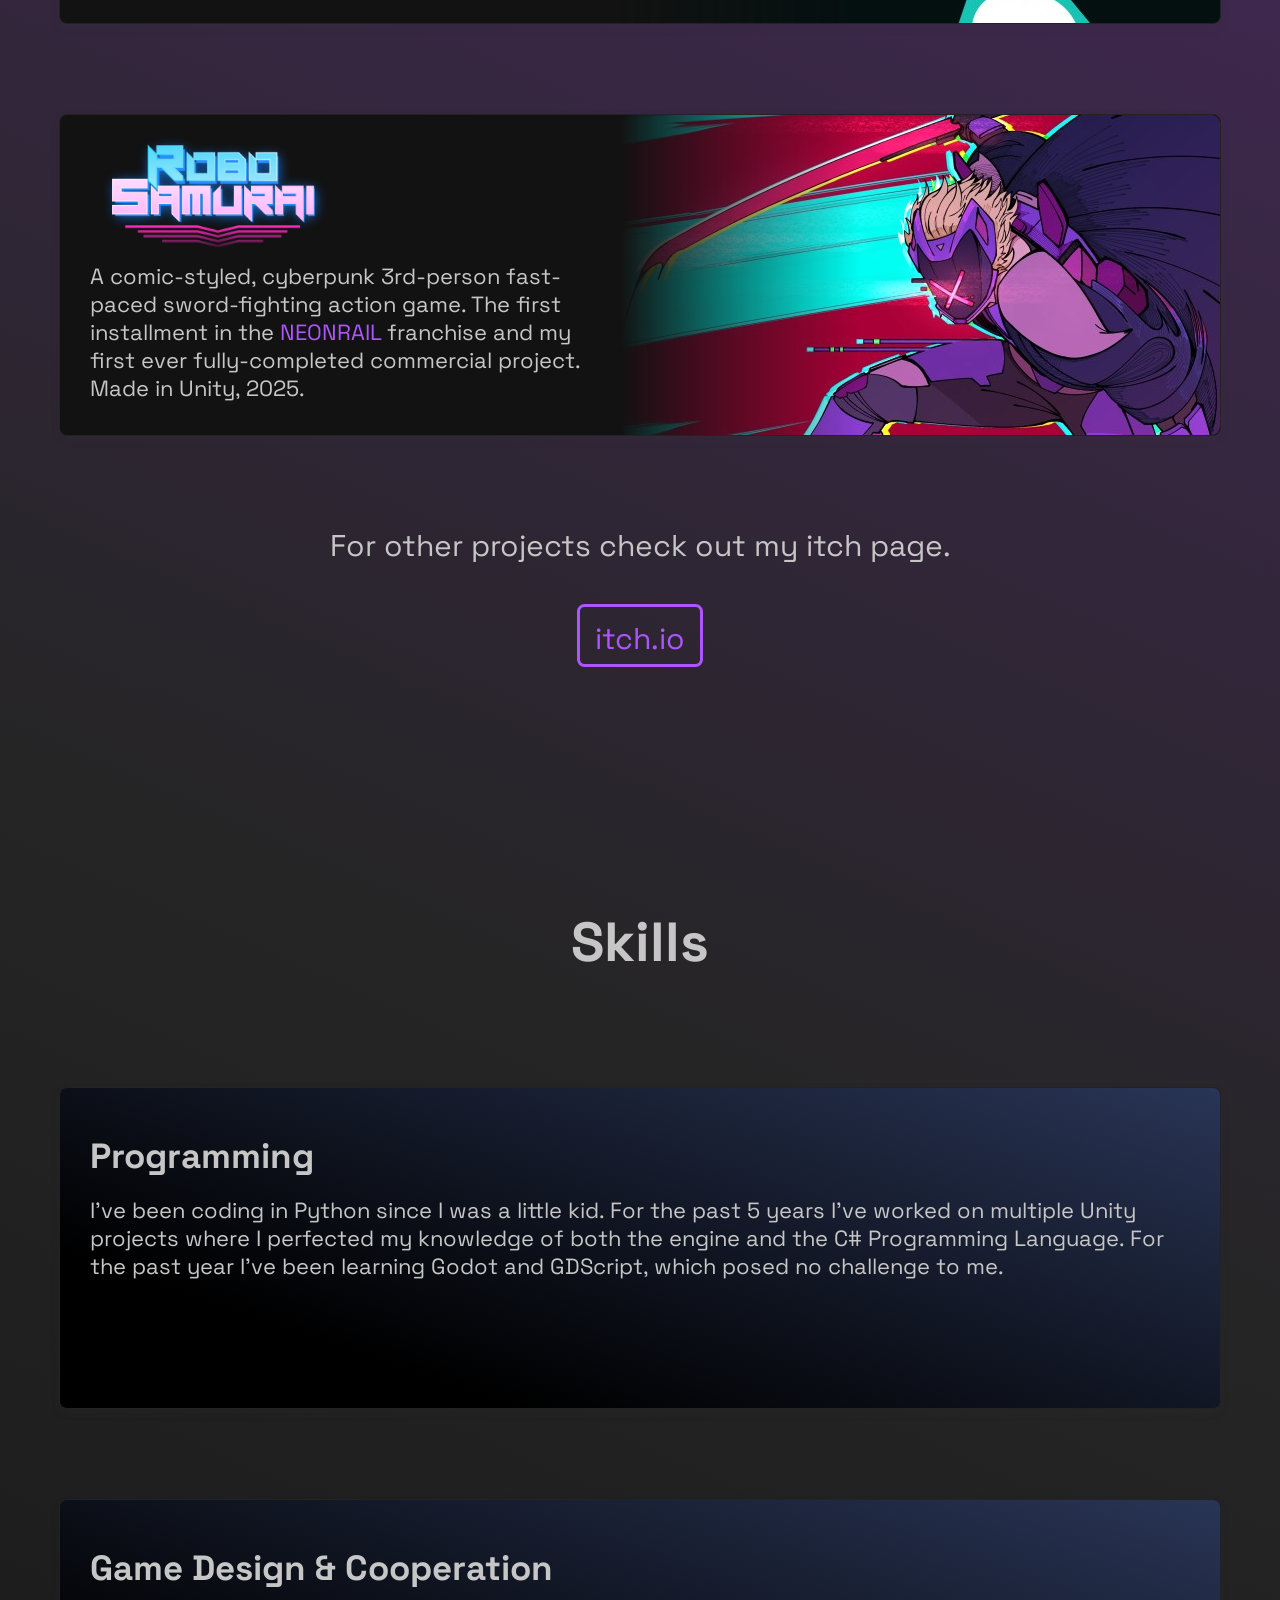
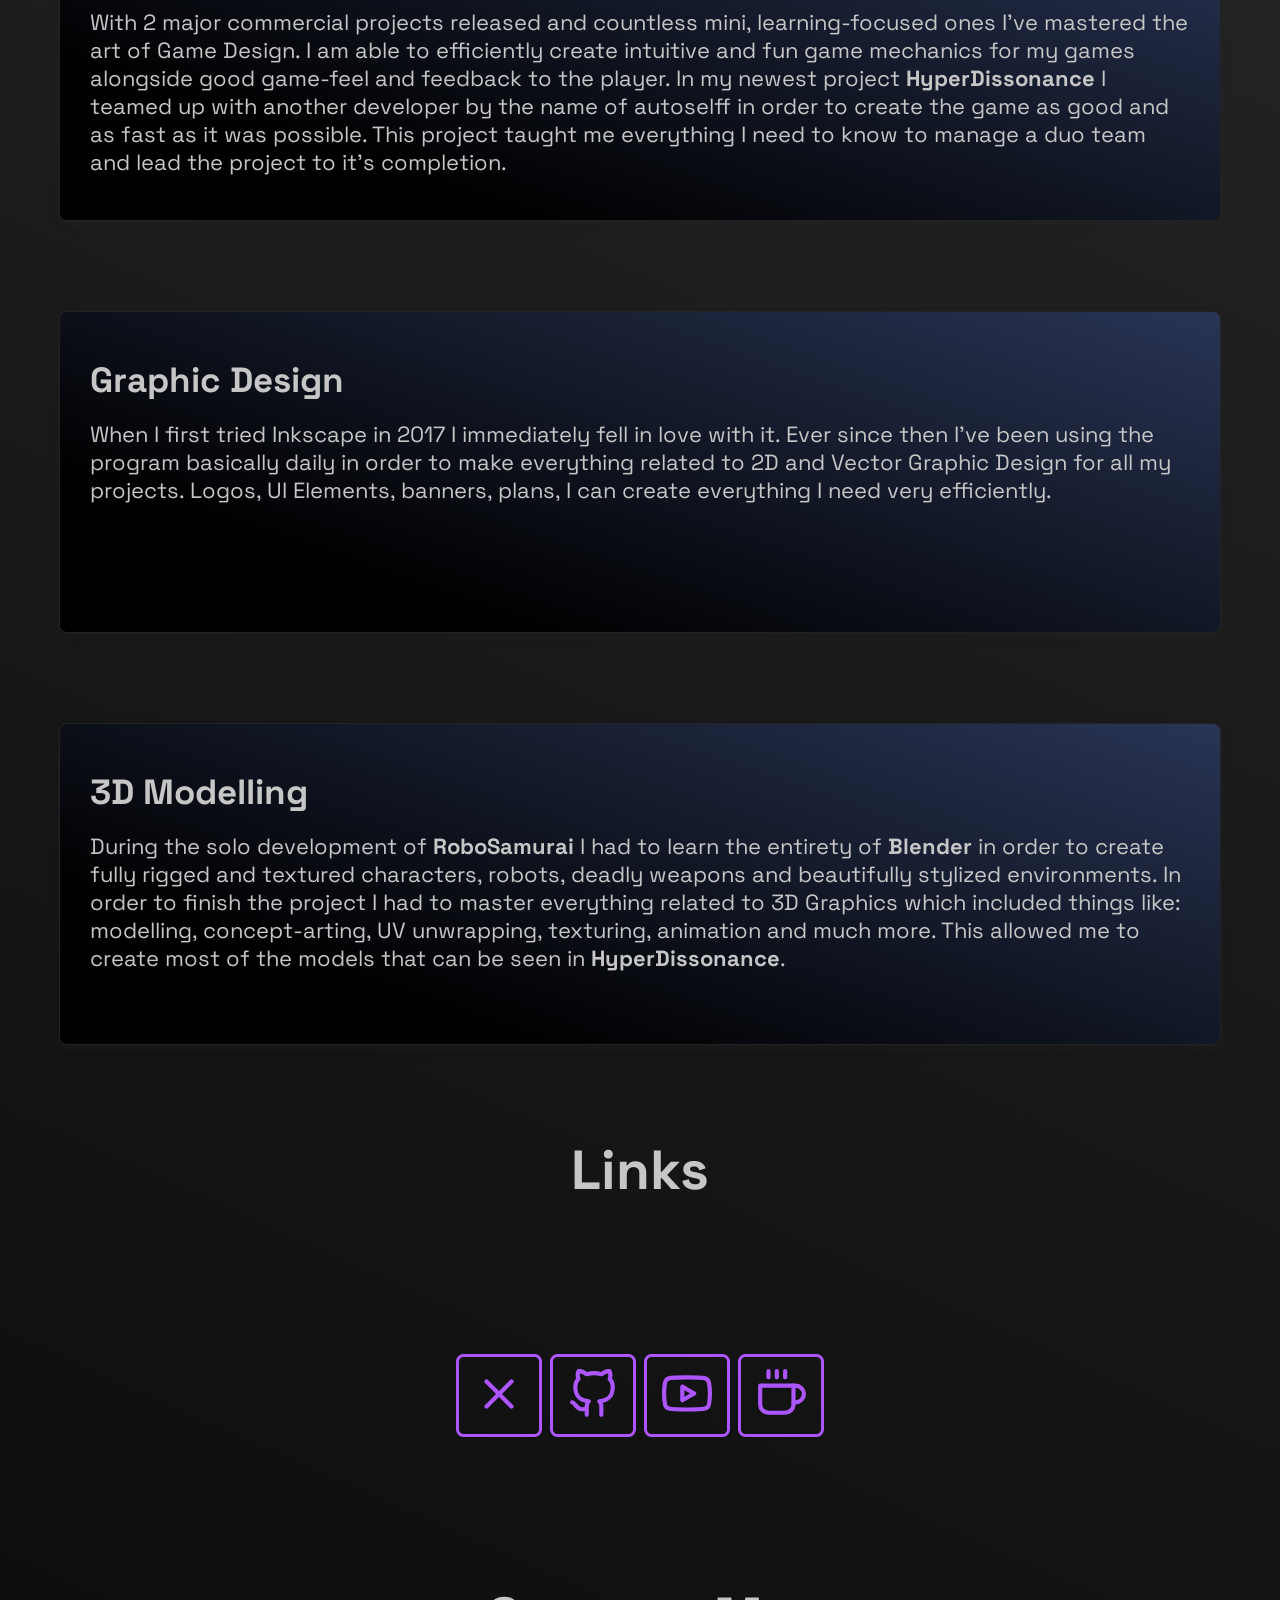
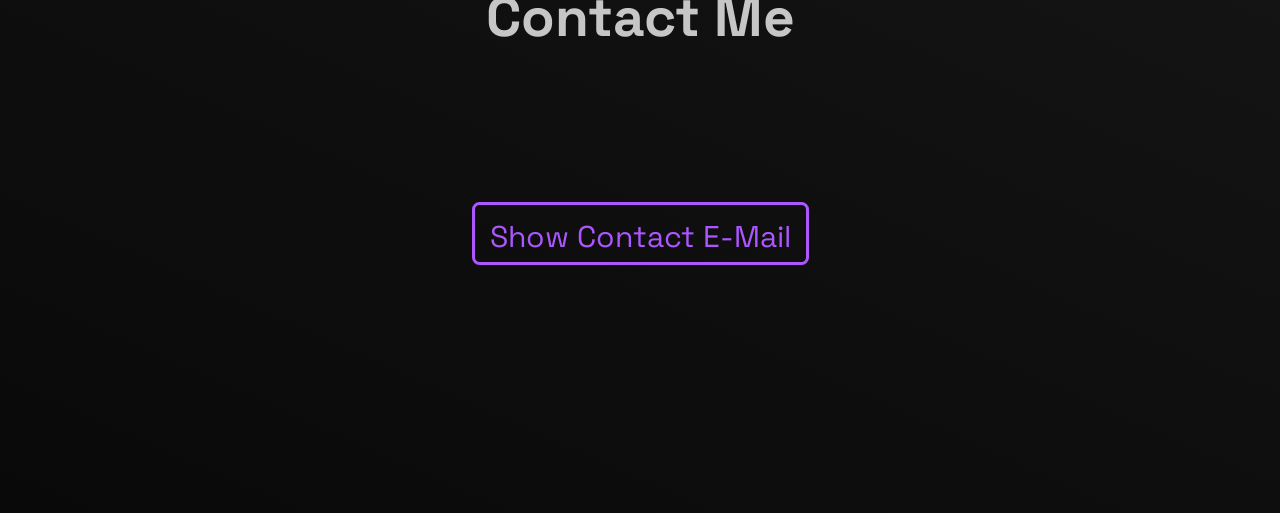
==== commit 091ff2a1: "Revert "Added more links" This reverts commit c6037cbe96842f4fe6d09daaad52c4cdc1e54c71." ====
--- a/index.html
+++ b/index.html
@@ -9,22 +9,15 @@
     <header>hi I'm <span class="purple">meta</span></header>
     <main>
       <p>
-        Welcome to my portfolio. I am a Solo Game Developer working on my life-long passion project <span class="purple">NEONRAIL</span>. A primarily-video-game media franchise where all the stories take place in the same one Universe.
+        Welcome to my portfolio. I am a Solo Game Developer working on my life-long passion project <span class="purple">NEONRAIL</span>. A primarily-video-game media franchise where all the stories take place in the same one Universe. 
         <br>
-          Currently there two mainline releases in this project - <b>RoboSamurai</b> and the recently finished <b>HyperDissonance</b>!
-          Both playable on Steam.
+          Currently there two mainline releases in this project - <b>RoboSamurai</b> and the recently finished <b>HyperDissonance</b>! 
+          Both playable on Steam. 
           Below you can find out more about my projects and what I can do along with links to all my related accounts on different platforms.
       </p>
       <br>
-      <h2>Links</h2>
       <br>
-      <a class="neon-button" href="https://www.youtube.com/@meta_pika" target="blank"><img class="neon-icon" src="assets/youtube.svg"></a>
-      <a class="neon-button" href="https://www.tiktok.com/@meta_pika" target="blank"><img class="neon-icon" src="assets/tiktok.svg"></a>
-      <a class="neon-button" href="https://github.com/metapika" target="blank"><img class="neon-icon" src="assets/github.svg"></a>
-      <a class="neon-button" href="https://bsky.app/profile/metapika.bsky.social" target="blank"><img class="neon-icon" src="assets/bsky.svg"></a>
-      <a class="neon-button" href="https://www.instagram.com/_meta_dev_/" target="blank"><img class="neon-icon" src="assets/ig.svg"></a>
-      <a class="neon-button" href="https://twitter.com/_meta_dev_" target="blank"><img class="neon-icon" src="assets/x.svg"></a>
-      <a class="neon-button" href="https://ko-fi.com/metasamurai" target="blank"><img class="neon-icon" src="assets/coffee.svg"></a>
+      <br>
       <h2>Projects</h2>
       <a class="project" href="https://store.steampowered.com/app/3999150/HyperDissonance/" target="blank">
         <div class="content">
@@ -48,7 +41,7 @@
           <div class="project_desc">
             A comic-styled, cyberpunk 3rd-person fast-paced sword-fighting action game. The first installment in the <span class="purple">NEONRAIL</span> franchise and my first ever fully-completed commercial project.
             <br>
-            Made in Unity, 2025.
+            Made in Unity, 2025.     
           </div>
         </div>
         <img src="assets/rs_banner.jpg" alt="Description Image" class="project_banner">
@@ -93,7 +86,14 @@
           </div>
         </div>
       </div>
+      <h2>Links</h2>
+      <br>
 
+
+      <a class="neon-button" href="https://twitter.com/_meta_dev_" target="blank"><img class="neon-icon" src="assets/x.svg"></a>
+      <a class="neon-button" href="https://github.com/metapika" target="blank"><img class="neon-icon" src="assets/github.svg"></a>
+      <a class="neon-button" href="https://www.youtube.com/channel/UCtrjDiPXI3NwMsYac0_bUOQ" target="blank"><img class="neon-icon" src="assets/youtube.svg"></a>
+      <a class="neon-button" href="https://ko-fi.com/metasamurai" target="blank"><img class="neon-icon" src="assets/coffee.svg"></a>
       <h2>Contact Me</h2>
       <p>
       <div id="container">
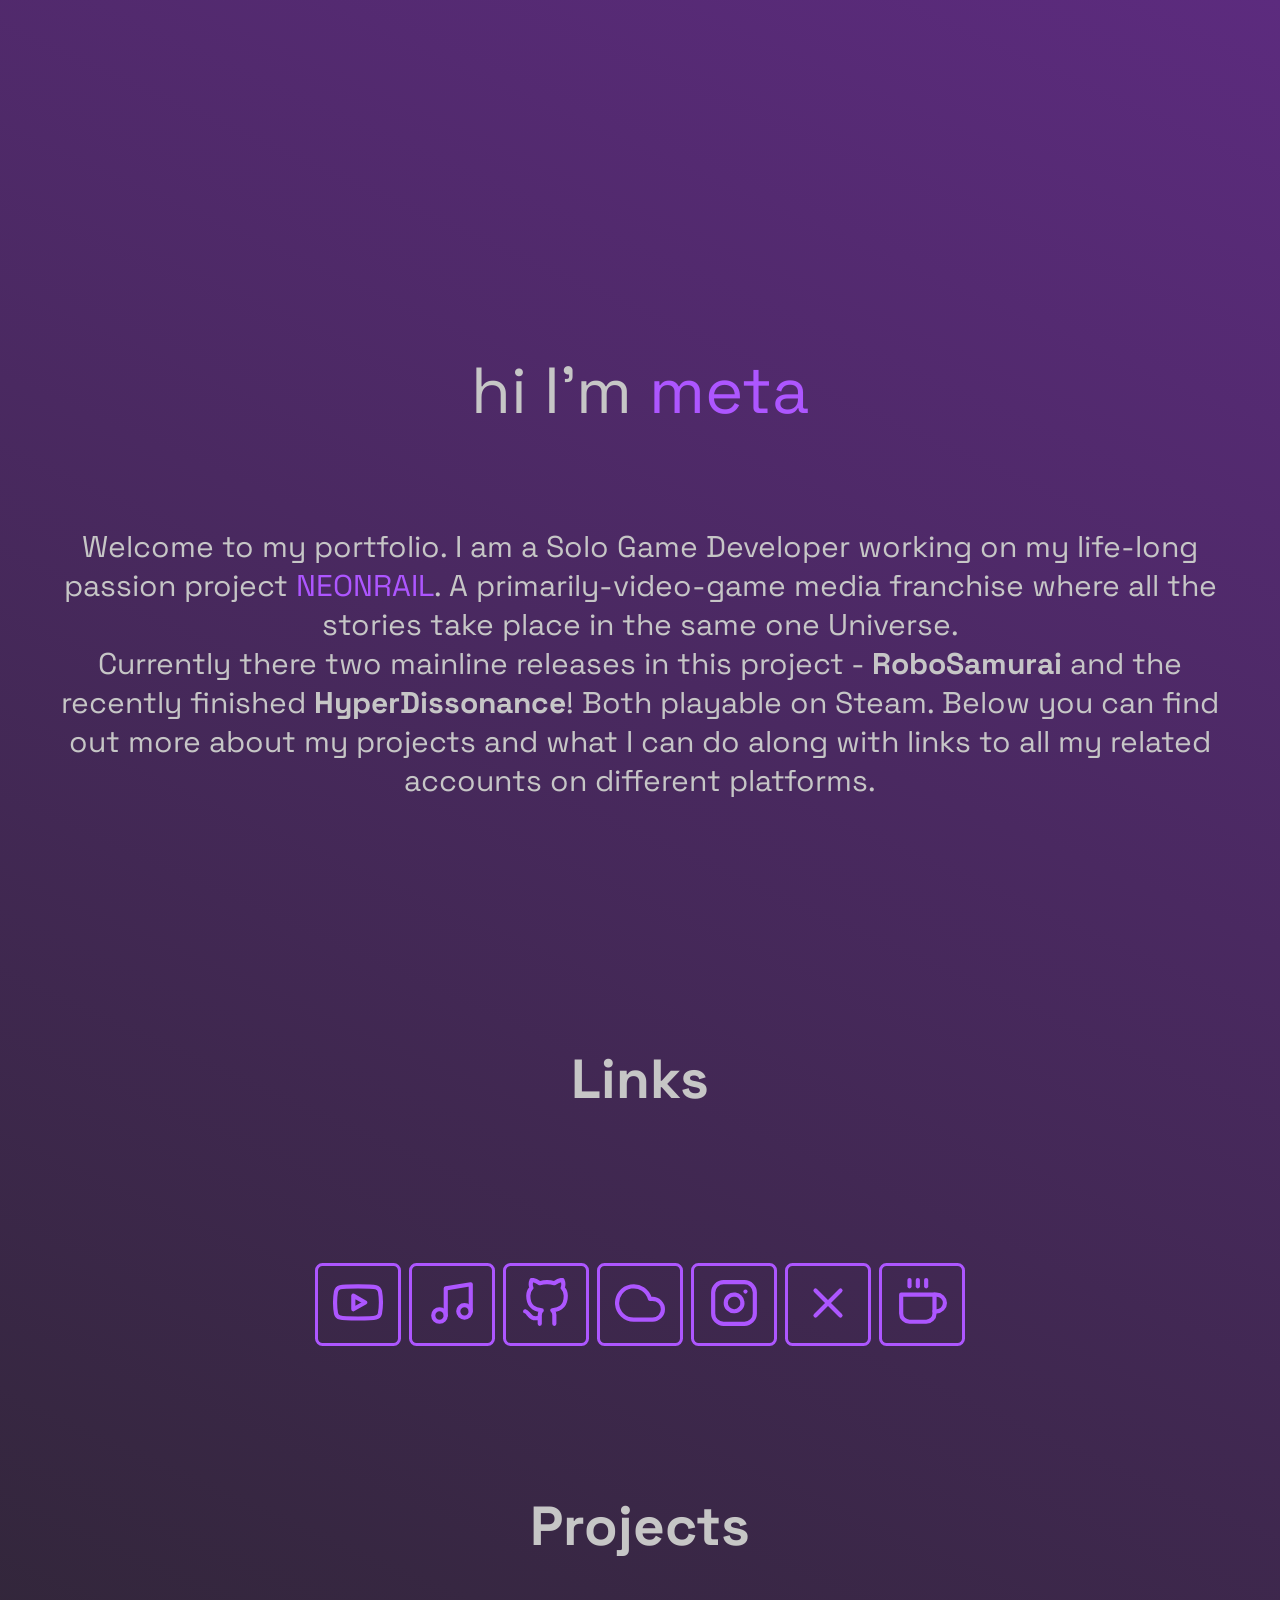
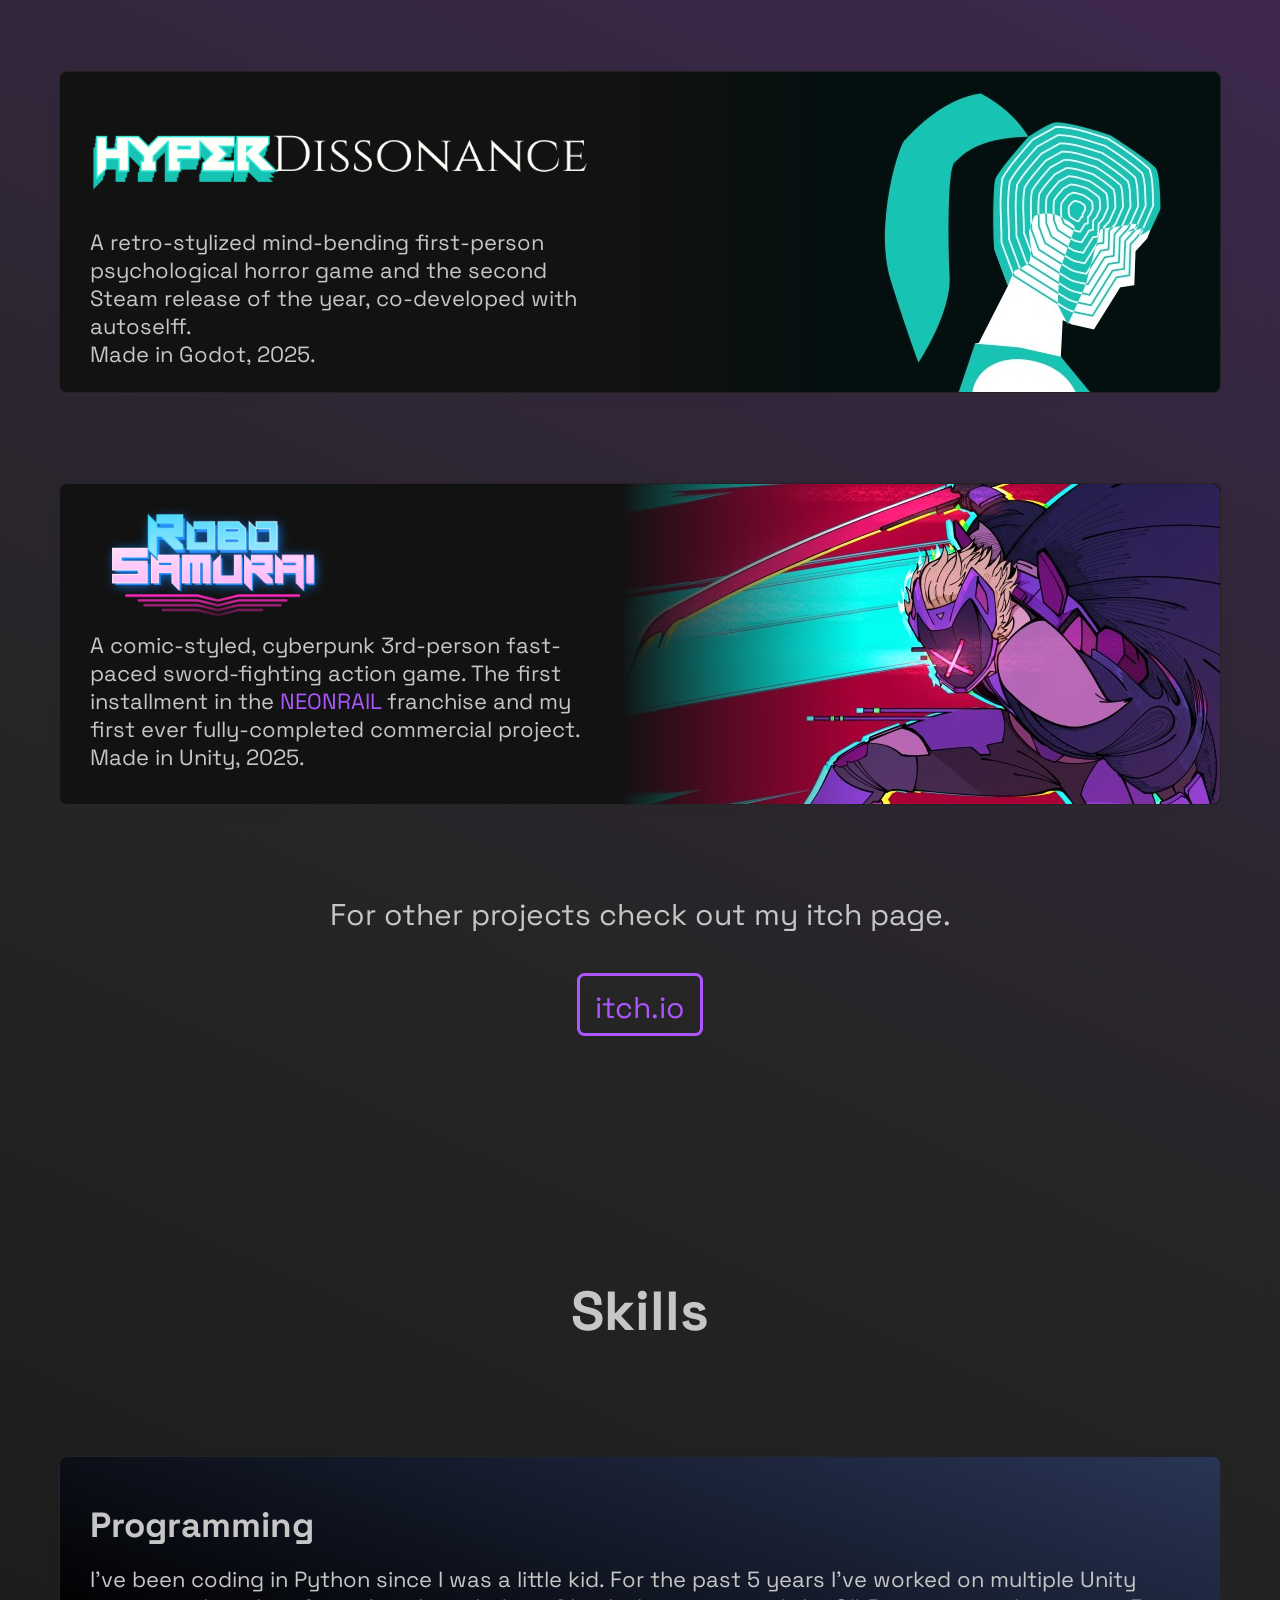
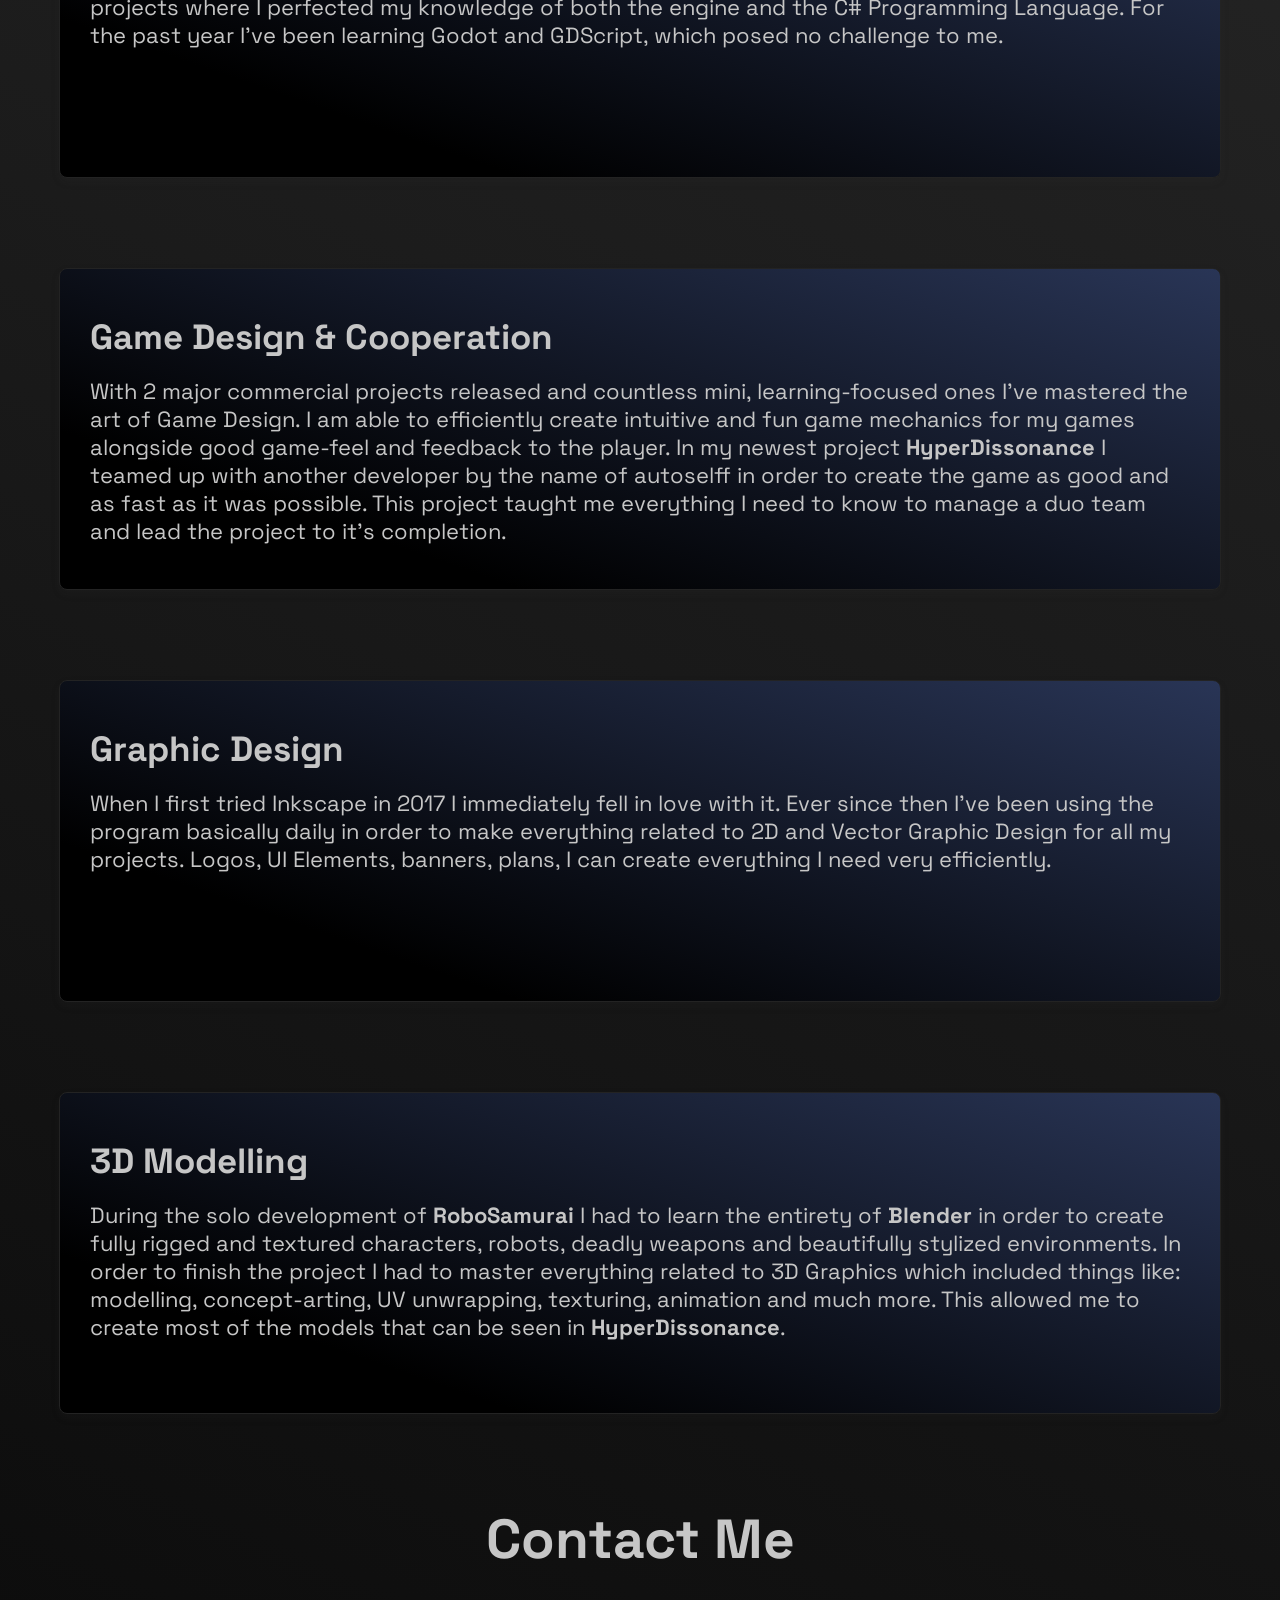
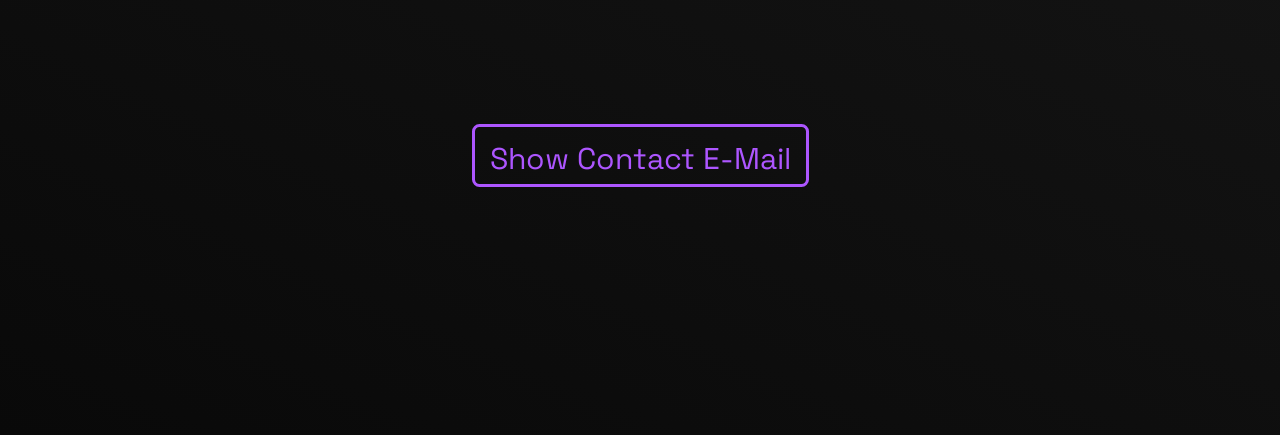
==== commit 222c3962: "Reapply "Added more links" This reverts commit 091ff2a15e236c664d48aab9f9d41e8ea15c744a." ====
--- a/index.html
+++ b/index.html
@@ -9,15 +9,22 @@
     <header>hi I'm <span class="purple">meta</span></header>
     <main>
       <p>
-        Welcome to my portfolio. I am a Solo Game Developer working on my life-long passion project <span class="purple">NEONRAIL</span>. A primarily-video-game media franchise where all the stories take place in the same one Universe. 
+        Welcome to my portfolio. I am a Solo Game Developer working on my life-long passion project <span class="purple">NEONRAIL</span>. A primarily-video-game media franchise where all the stories take place in the same one Universe.
         <br>
-          Currently there two mainline releases in this project - <b>RoboSamurai</b> and the recently finished <b>HyperDissonance</b>! 
-          Both playable on Steam. 
+          Currently there two mainline releases in this project - <b>RoboSamurai</b> and the recently finished <b>HyperDissonance</b>!
+          Both playable on Steam.
           Below you can find out more about my projects and what I can do along with links to all my related accounts on different platforms.
       </p>
       <br>
+      <h2>Links</h2>
       <br>
-      <br>
+      <a class="neon-button" href="https://www.youtube.com/@meta_pika" target="blank"><img class="neon-icon" src="assets/youtube.svg"></a>
+      <a class="neon-button" href="https://www.tiktok.com/@meta_pika" target="blank"><img class="neon-icon" src="assets/tiktok.svg"></a>
+      <a class="neon-button" href="https://github.com/metapika" target="blank"><img class="neon-icon" src="assets/github.svg"></a>
+      <a class="neon-button" href="https://bsky.app/profile/metapika.bsky.social" target="blank"><img class="neon-icon" src="assets/bsky.svg"></a>
+      <a class="neon-button" href="https://www.instagram.com/_meta_dev_/" target="blank"><img class="neon-icon" src="assets/ig.svg"></a>
+      <a class="neon-button" href="https://twitter.com/_meta_dev_" target="blank"><img class="neon-icon" src="assets/x.svg"></a>
+      <a class="neon-button" href="https://ko-fi.com/metasamurai" target="blank"><img class="neon-icon" src="assets/coffee.svg"></a>
       <h2>Projects</h2>
       <a class="project" href="https://store.steampowered.com/app/3999150/HyperDissonance/" target="blank">
         <div class="content">
@@ -41,7 +48,7 @@
           <div class="project_desc">
             A comic-styled, cyberpunk 3rd-person fast-paced sword-fighting action game. The first installment in the <span class="purple">NEONRAIL</span> franchise and my first ever fully-completed commercial project.
             <br>
-            Made in Unity, 2025.     
+            Made in Unity, 2025.
           </div>
         </div>
         <img src="assets/rs_banner.jpg" alt="Description Image" class="project_banner">
@@ -86,14 +93,7 @@
           </div>
         </div>
       </div>
-      <h2>Links</h2>
-      <br>
 
-
-      <a class="neon-button" href="https://twitter.com/_meta_dev_" target="blank"><img class="neon-icon" src="assets/x.svg"></a>
-      <a class="neon-button" href="https://github.com/metapika" target="blank"><img class="neon-icon" src="assets/github.svg"></a>
-      <a class="neon-button" href="https://www.youtube.com/channel/UCtrjDiPXI3NwMsYac0_bUOQ" target="blank"><img class="neon-icon" src="assets/youtube.svg"></a>
-      <a class="neon-button" href="https://ko-fi.com/metasamurai" target="blank"><img class="neon-icon" src="assets/coffee.svg"></a>
       <h2>Contact Me</h2>
       <p>
       <div id="container">
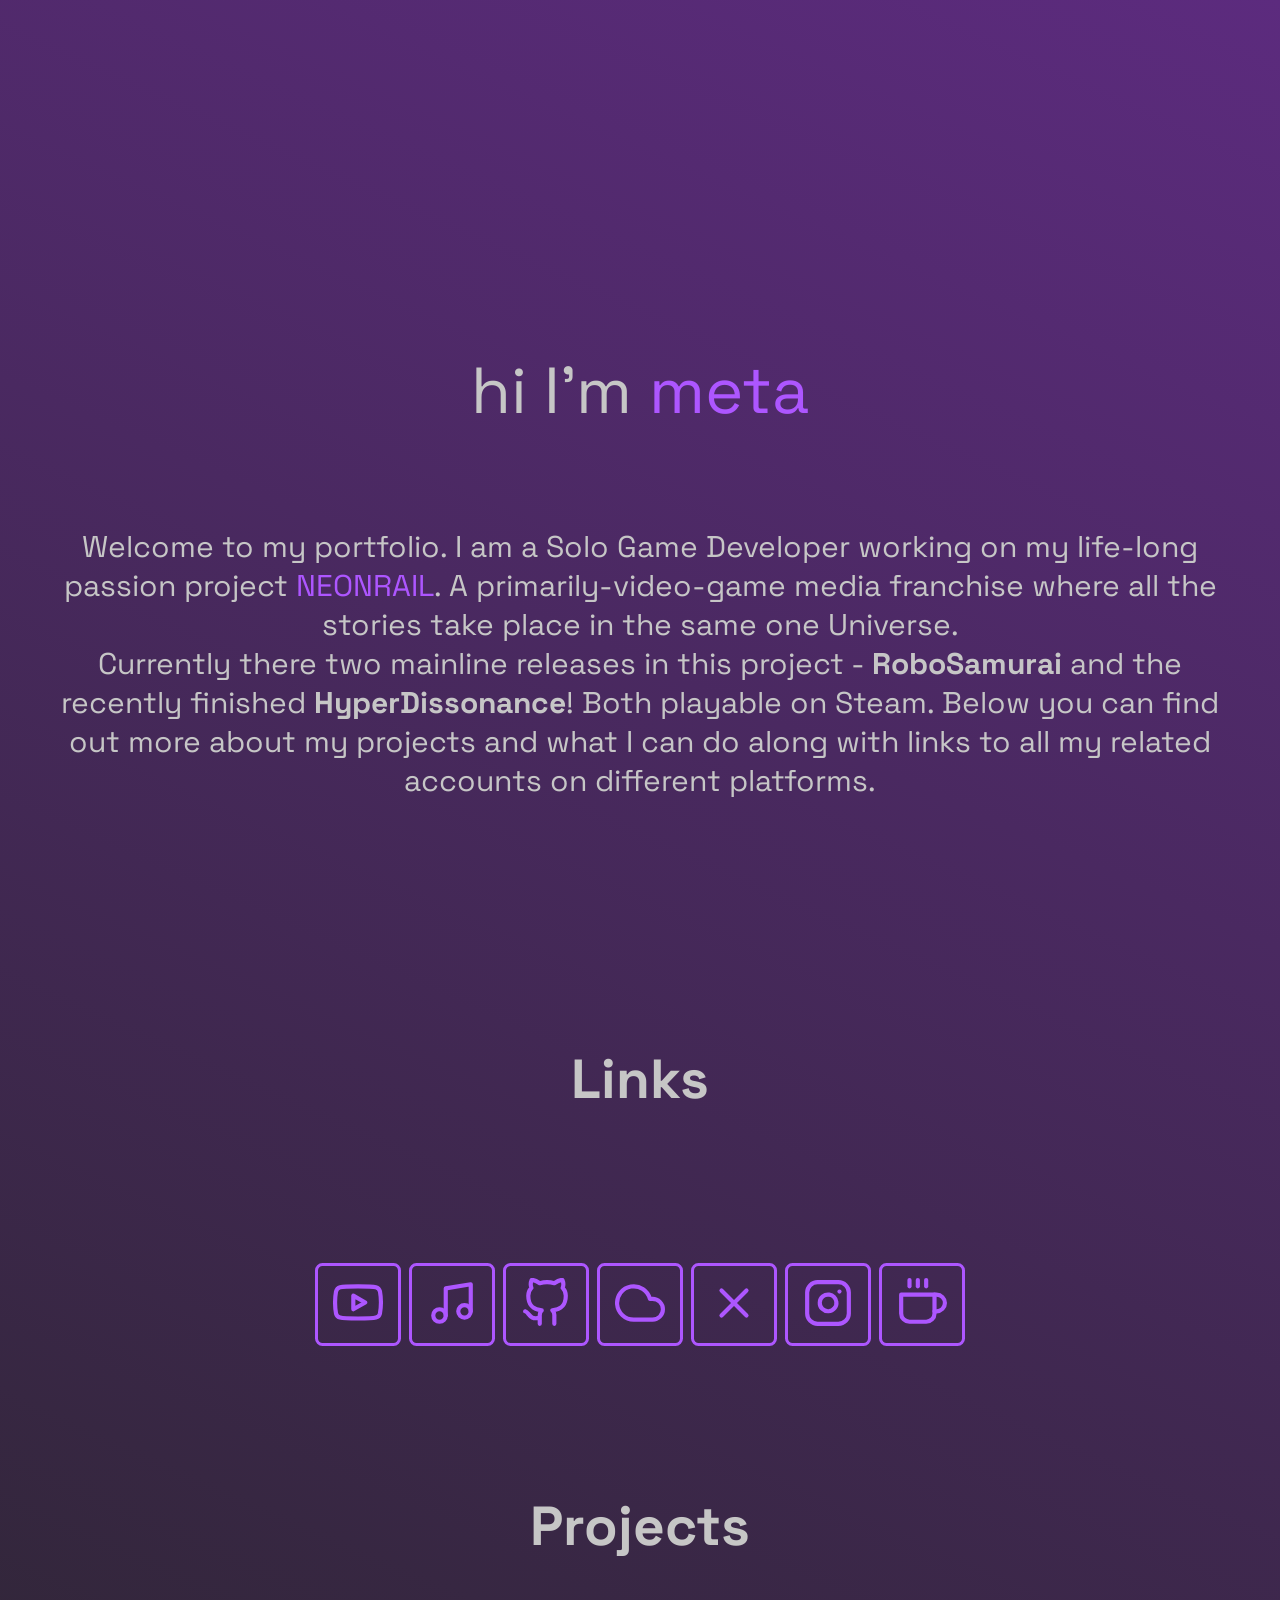
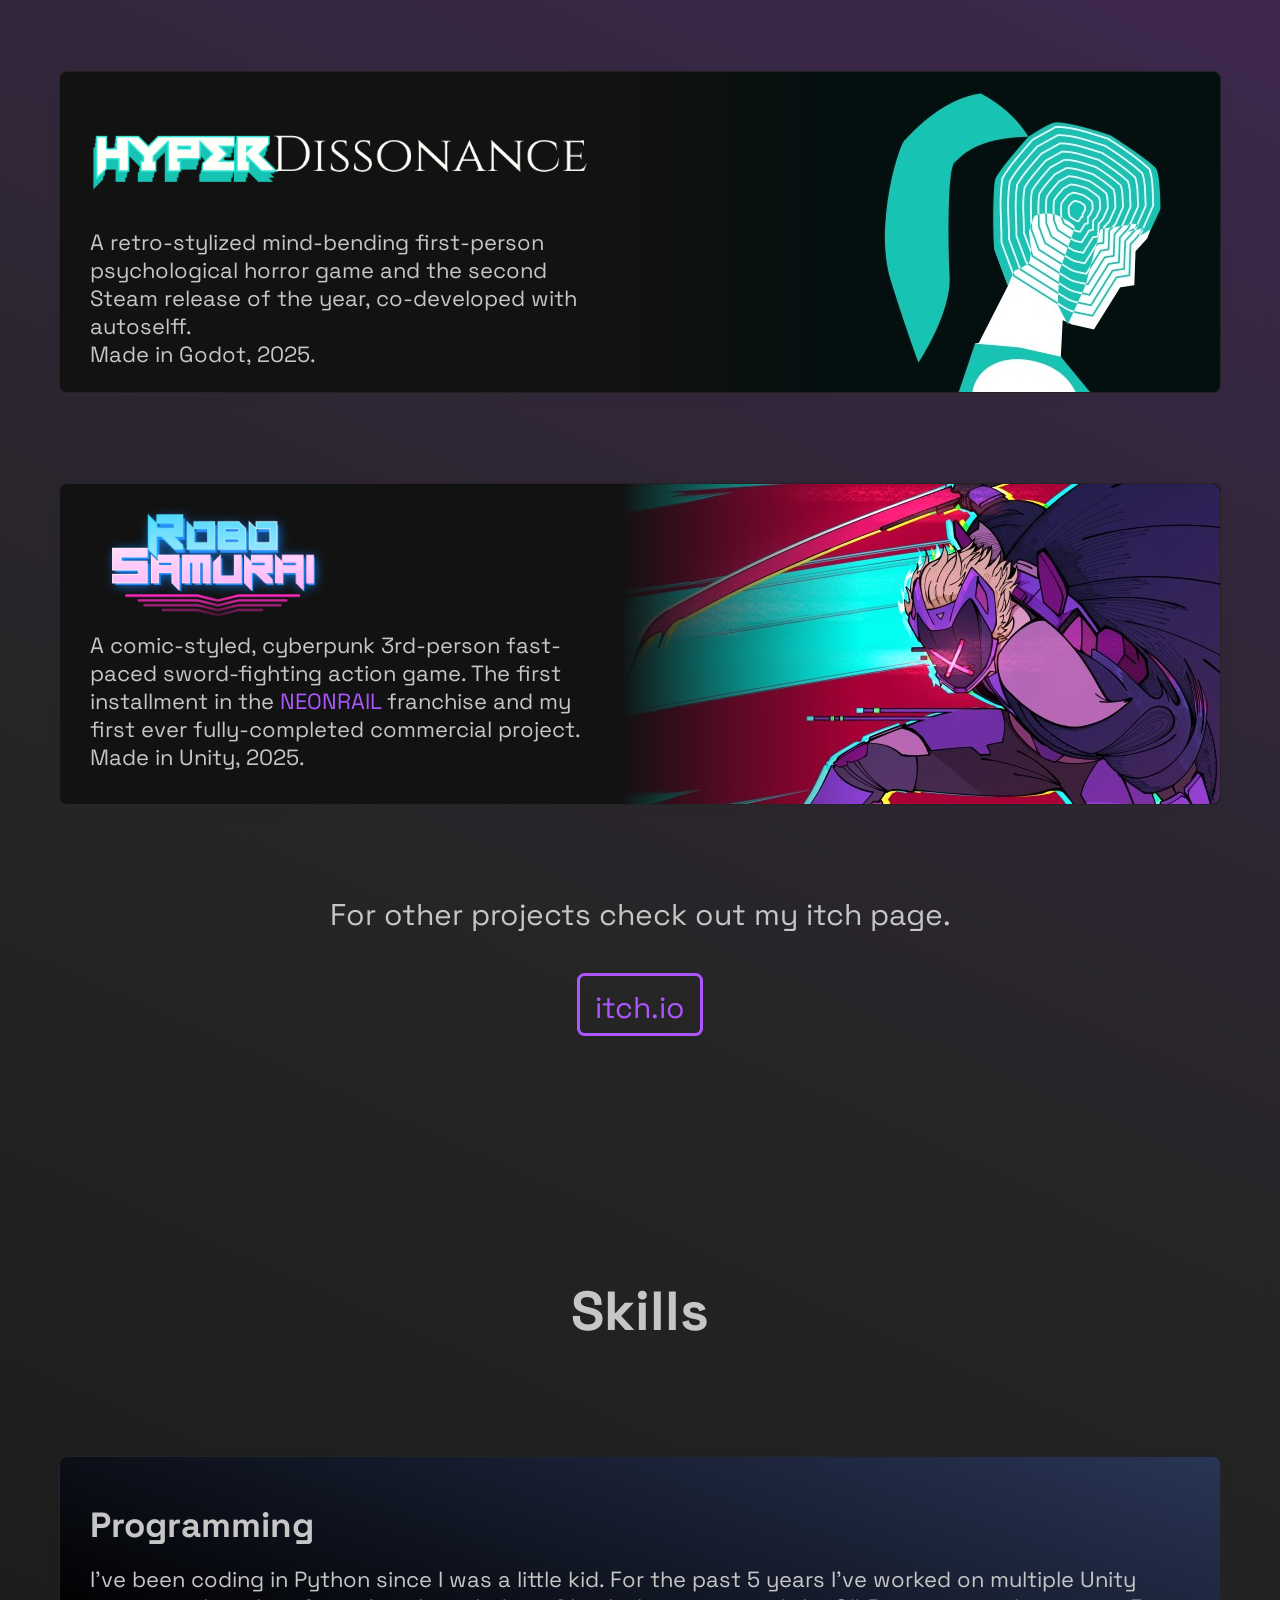
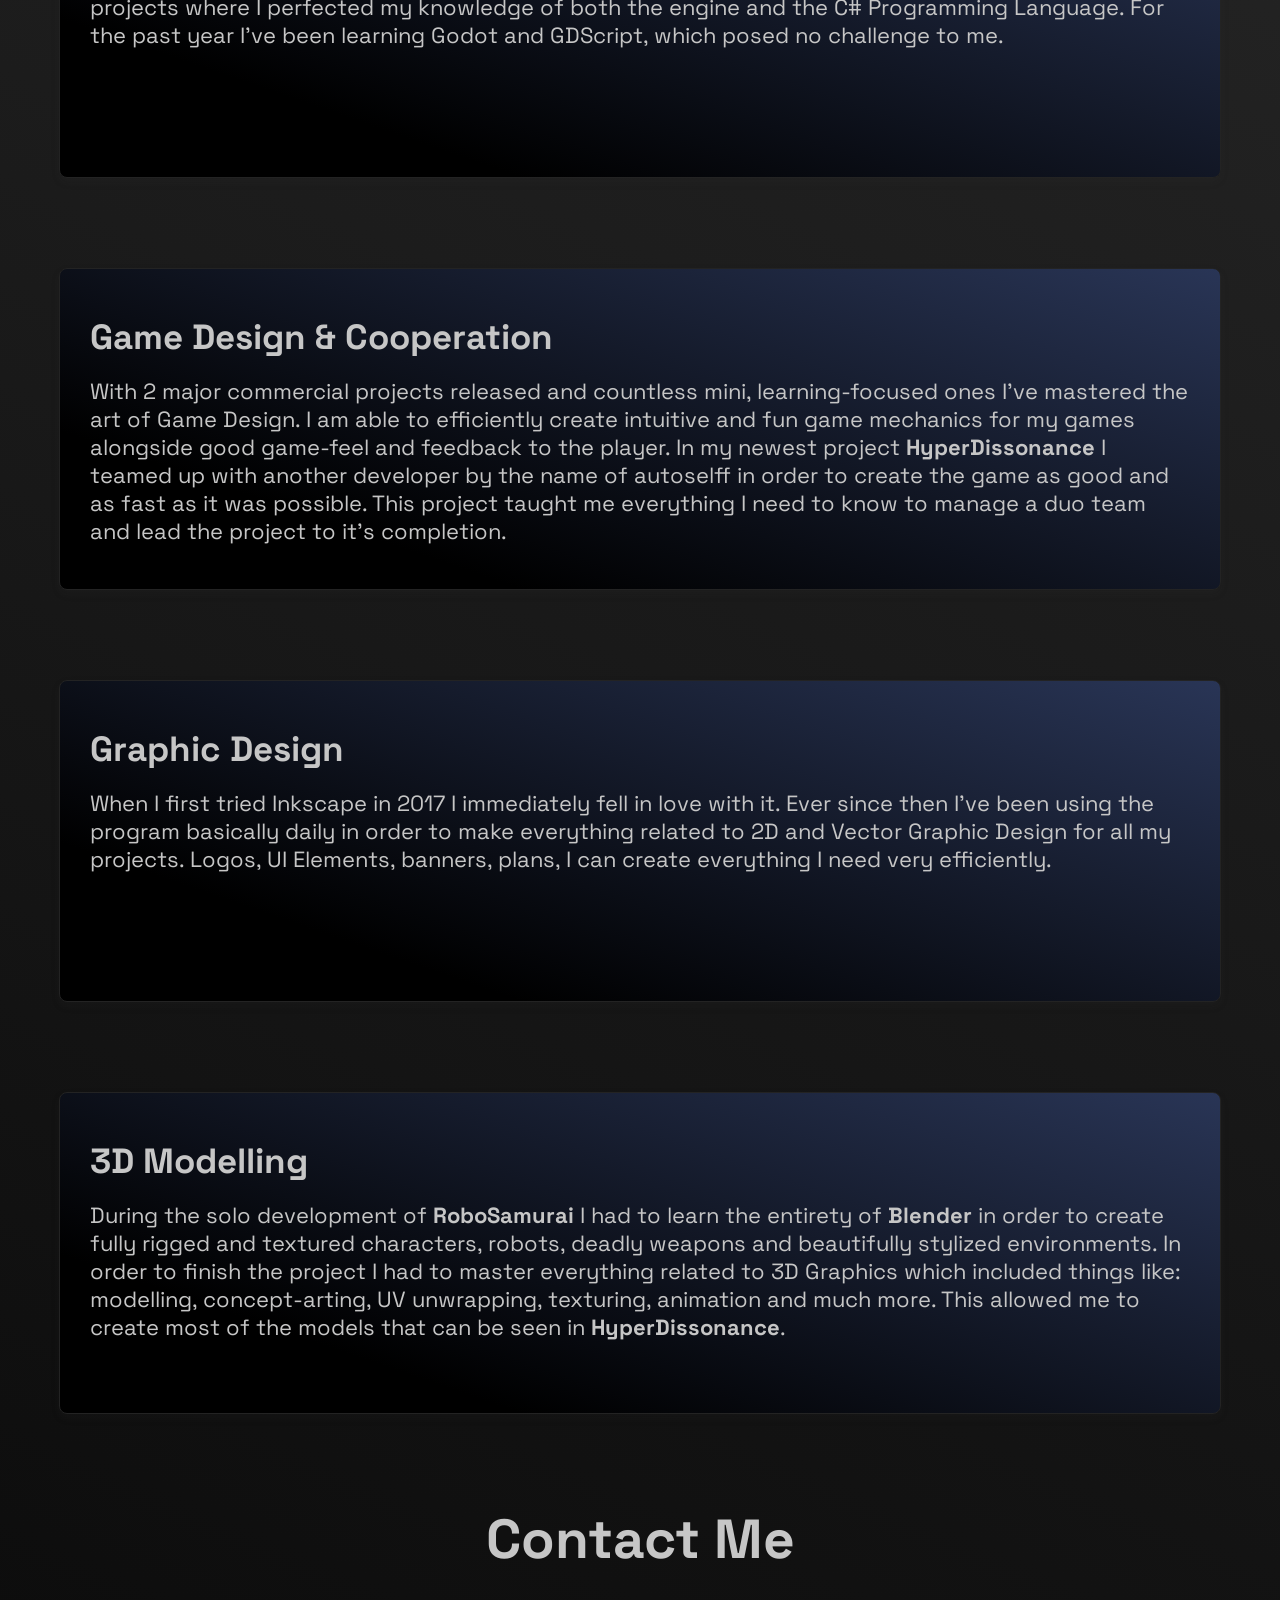
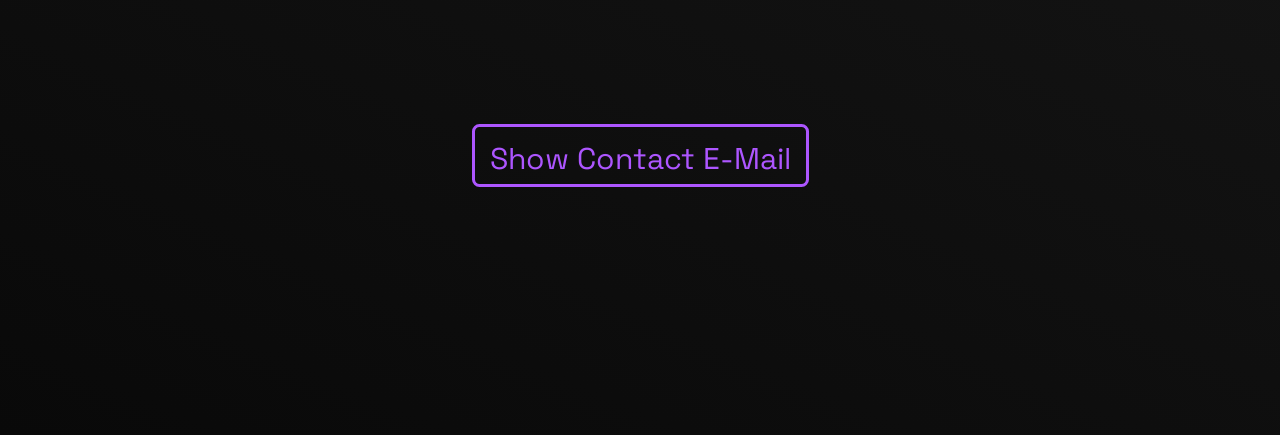
==== commit ef10a165: "Update index.html" ====
--- a/index.html
+++ b/index.html
@@ -22,8 +22,8 @@
       <a class="neon-button" href="https://www.tiktok.com/@meta_pika" target="blank"><img class="neon-icon" src="assets/tiktok.svg"></a>
       <a class="neon-button" href="https://github.com/metapika" target="blank"><img class="neon-icon" src="assets/github.svg"></a>
       <a class="neon-button" href="https://bsky.app/profile/metapika.bsky.social" target="blank"><img class="neon-icon" src="assets/bsky.svg"></a>
+      <a class="neon-button" href="https://twitter.com/_meta_dev_" target="blank"><img class="neon-icon" src="assets/x.svg"></a>
       <a class="neon-button" href="https://www.instagram.com/_meta_dev_/" target="blank"><img class="neon-icon" src="assets/ig.svg"></a>
-      <a class="neon-button" href="https://twitter.com/_meta_dev_" target="blank"><img class="neon-icon" src="assets/x.svg"></a>
       <a class="neon-button" href="https://ko-fi.com/metasamurai" target="blank"><img class="neon-icon" src="assets/coffee.svg"></a>
       <h2>Projects</h2>
       <a class="project" href="https://store.steampowered.com/app/3999150/HyperDissonance/" target="blank">
